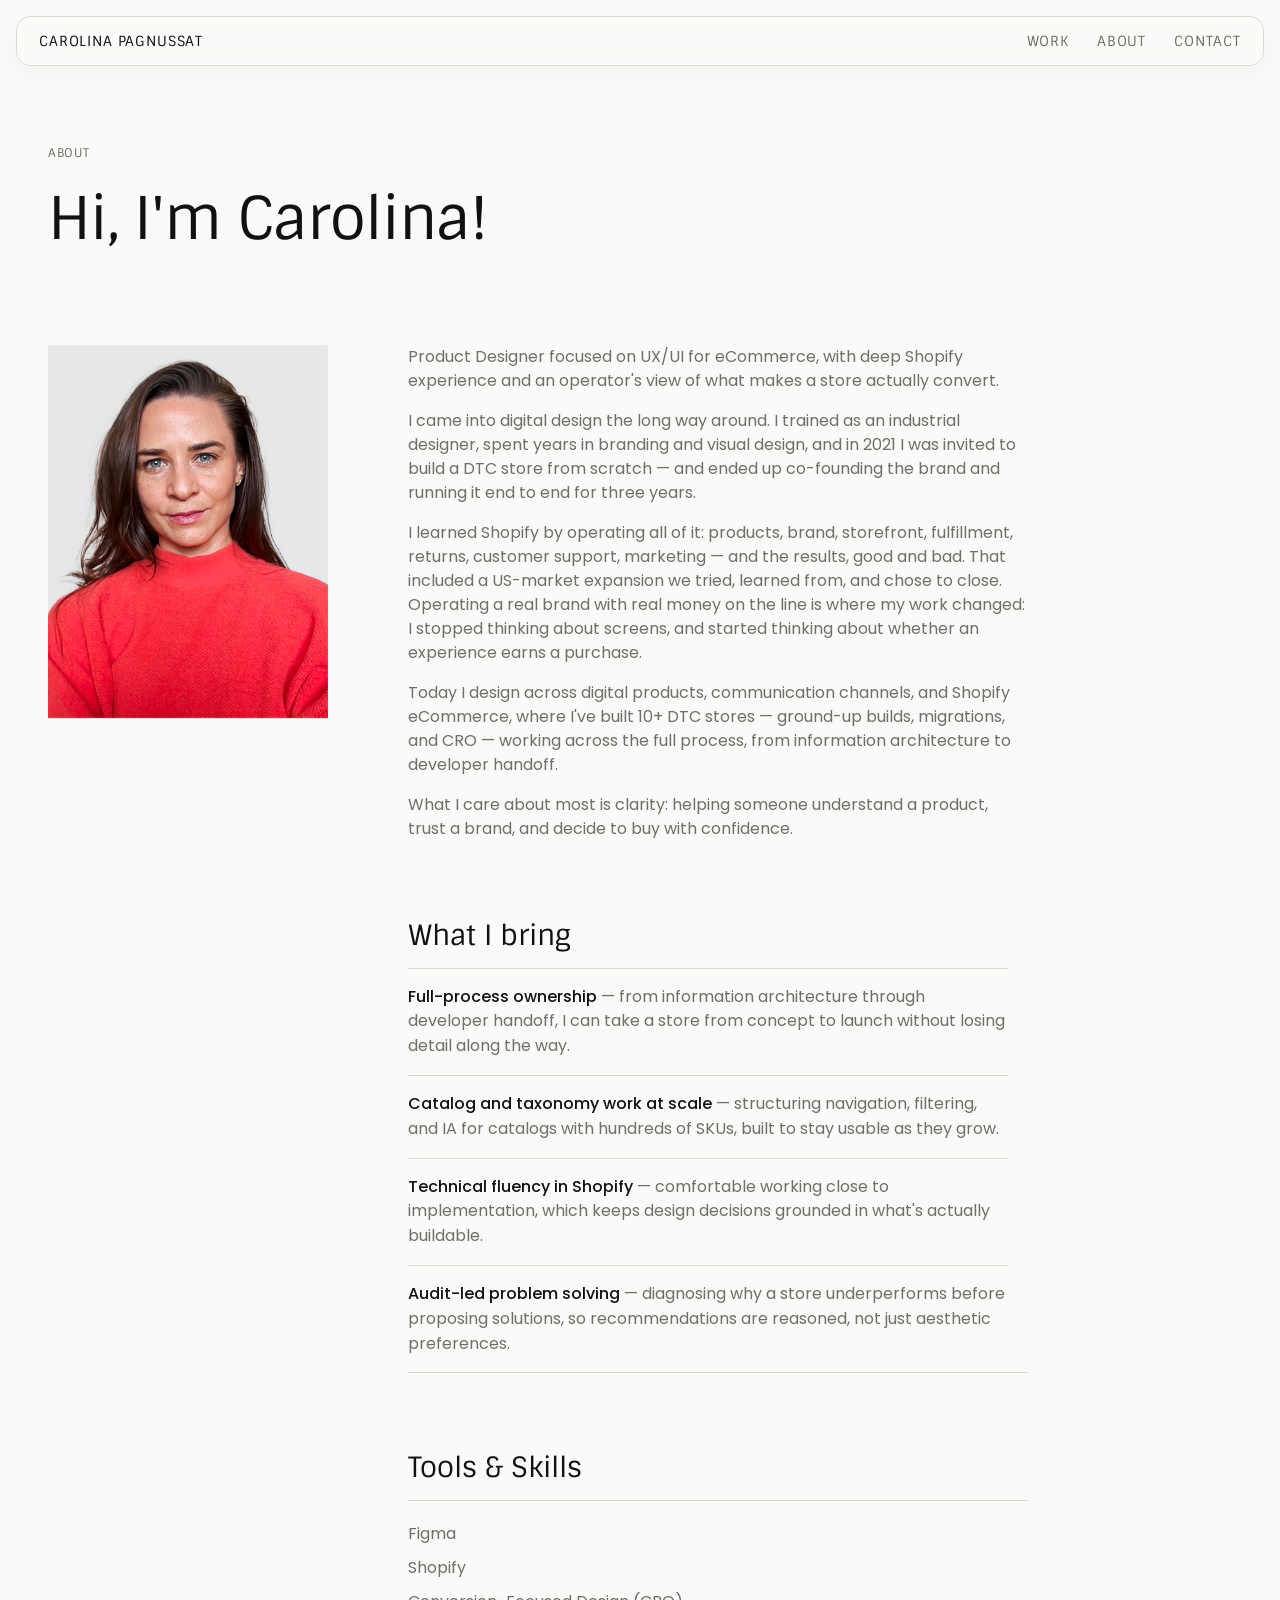
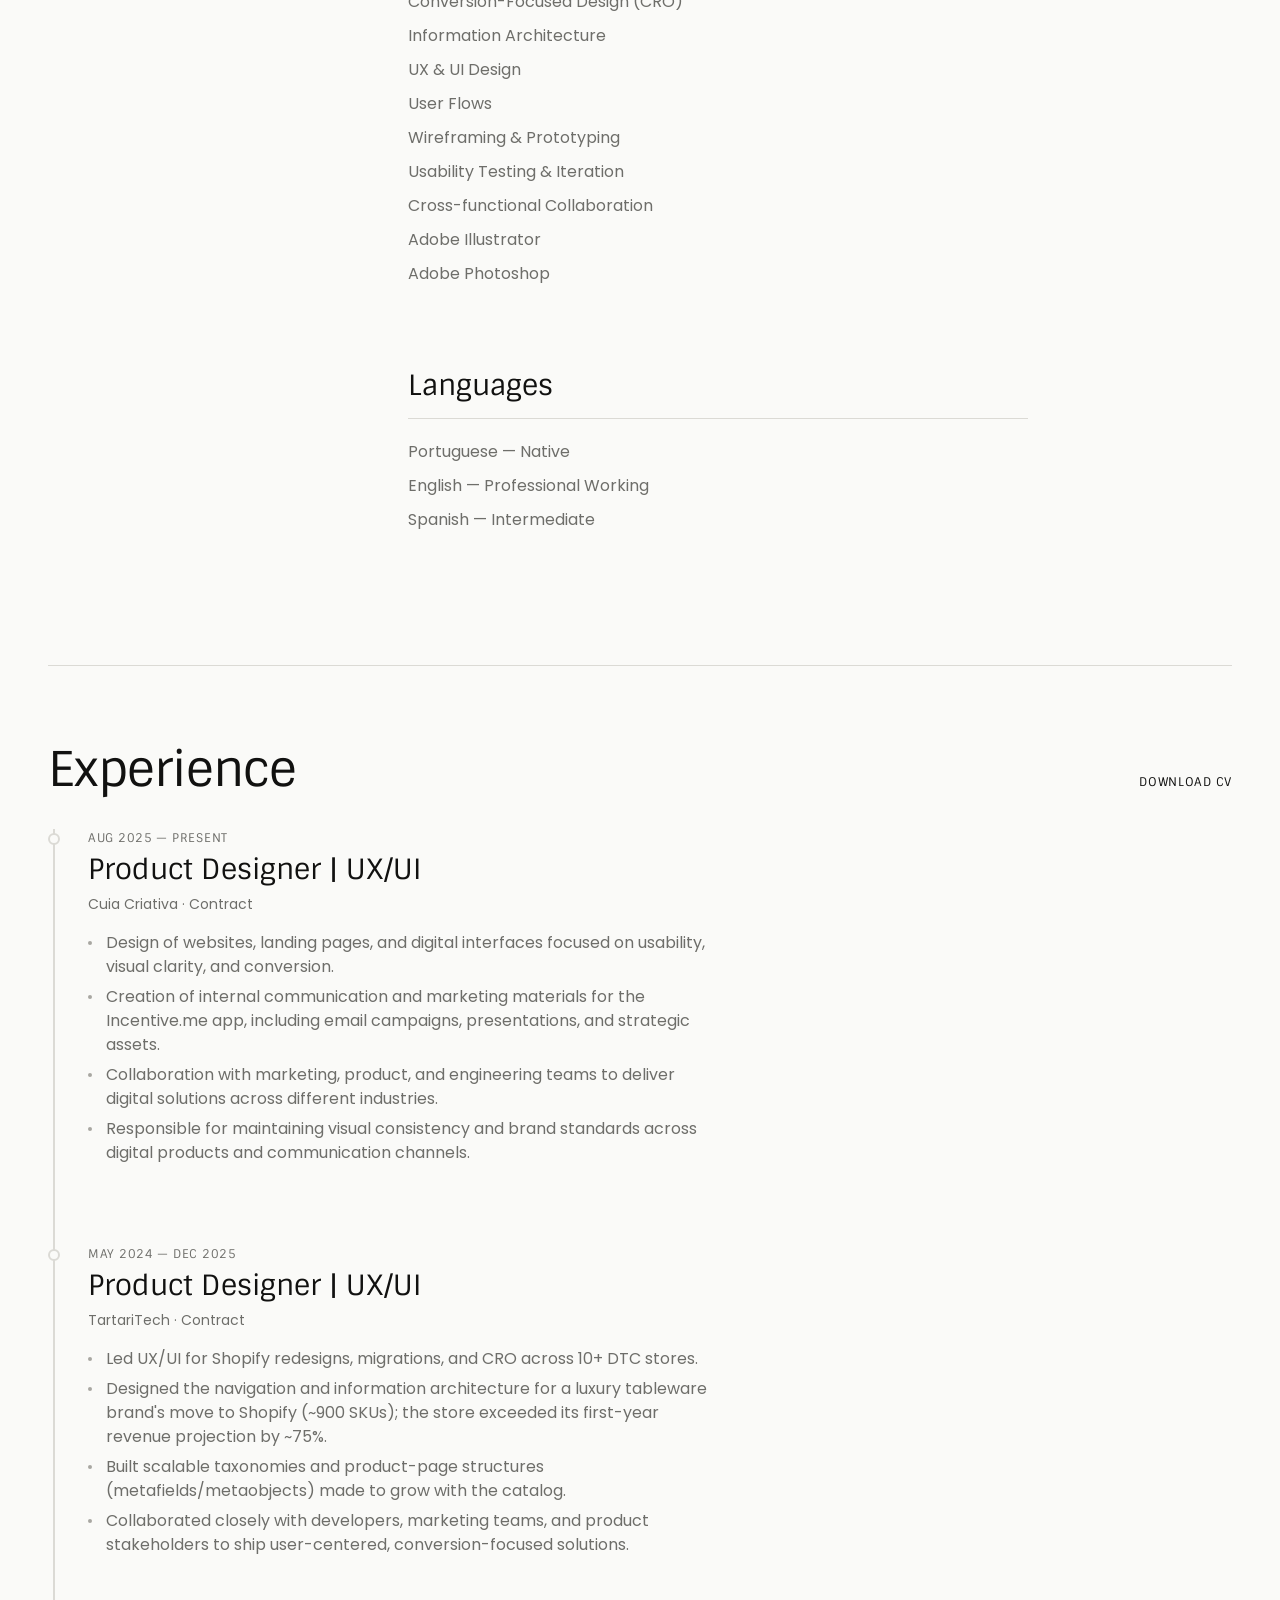
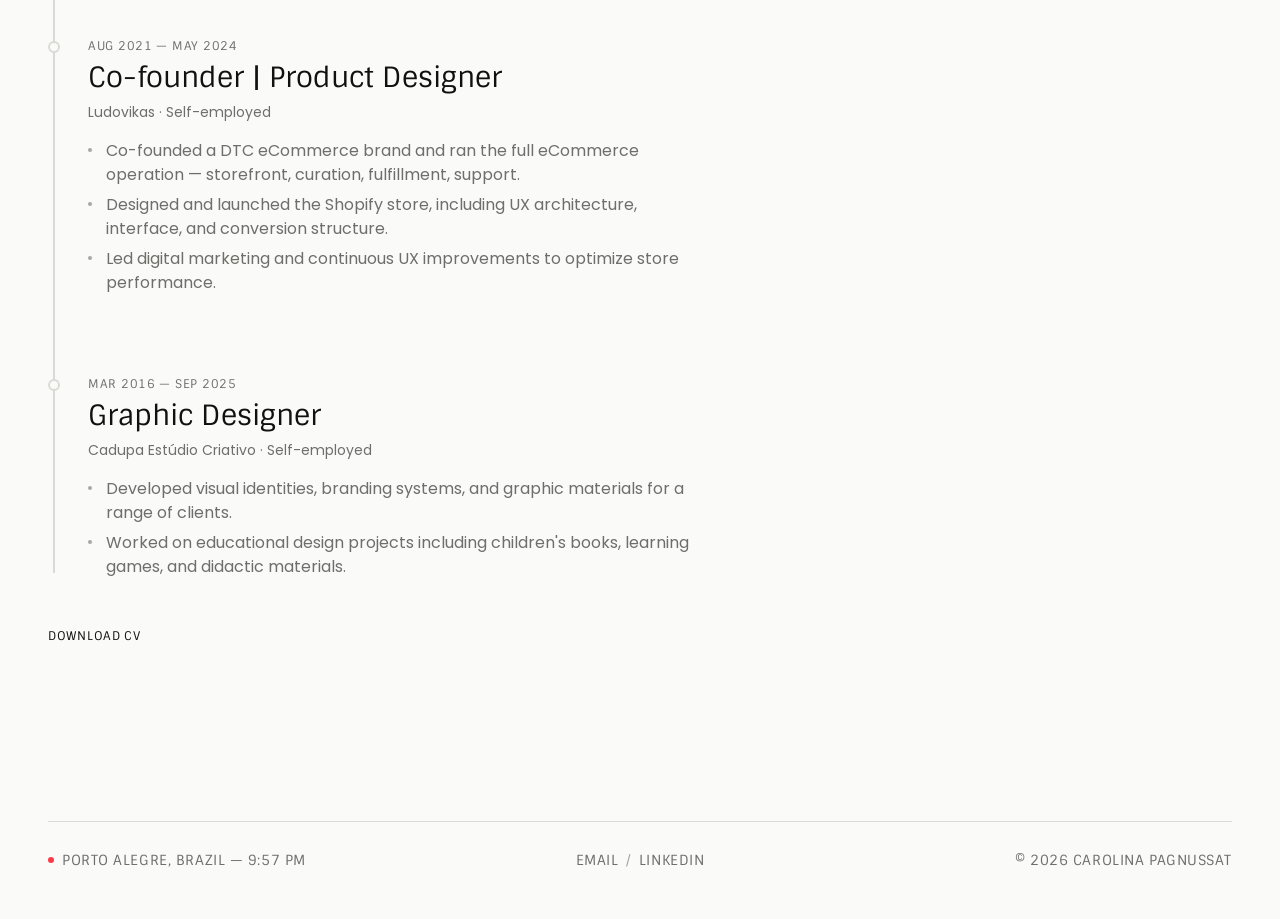
==== about.html @ 7c058ee8 "Add social share card + Open Graph/Twitter meta tags and page descriptions - assets/og-card.png: 120" ====
<!DOCTYPE html>
<html lang="en">
<head>
<meta charset="UTF-8">
<meta name="viewport" content="width=device-width, initial-scale=1.0">
<title>About — Carolina Pagnussat</title>
<meta name="description" content="Carolina Pagnussat is a product designer working in Shopify and DTC eCommerce — from information architecture through developer handoff, taking stores from concept to launch.">
<link rel="canonical" href="https://www.carolinapagnussat.com/about">
<meta property="og:type" content="website">
<meta property="og:site_name" content="Carolina Pagnussat">
<meta property="og:title" content="About — Carolina Pagnussat">
<meta property="og:description" content="Product designer in Shopify &amp; DTC eCommerce — from information architecture through developer handoff.">
<meta property="og:url" content="https://www.carolinapagnussat.com/about">
<meta property="og:image" content="https://www.carolinapagnussat.com/assets/og-card.png">
<meta property="og:image:width" content="1200">
<meta property="og:image:height" content="630">
<meta property="og:image:alt" content="Carolina Pagnussat — Product Designer · Shopify & eCommerce">
<meta name="twitter:card" content="summary_large_image">
<meta name="twitter:title" content="About — Carolina Pagnussat">
<meta name="twitter:description" content="Product designer in Shopify &amp; DTC eCommerce — from information architecture through developer handoff.">
<meta name="twitter:image" content="https://www.carolinapagnussat.com/assets/og-card.png">
<link rel="preconnect" href="https://fonts.googleapis.com">
<link rel="preconnect" href="https://fonts.gstatic.com" crossorigin>
<link href="https://fonts.googleapis.com/css2?family=Sintony:wght@400&family=Poppins:wght@400;500&display=swap" rel="stylesheet">
<link rel="stylesheet" href="css/style.css">
</head>
<body>

<nav class="site-nav">
  <a href="/" class="logo">Carolina Pagnussat</a>
  <div class="nav-links">
    <a href="/work">Work</a>
    <a href="/about">About</a>
    <a href="/contact">Contact</a>
  </div>
  <button class="nav-toggle" aria-label="Toggle menu" aria-expanded="false"><span></span></button>
</nav>

<header class="page-top wrap">
  <p class="mono reveal" style="color: var(--color-ink-soft); margin-bottom: var(--space-3);">About</p>
  <h1 class="reveal" style="transition-delay: 0.08s;">Hi, I'm Carolina!</h1>
</header>

<main class="wrap">
  <section class="about-layout reveal" style="transition-delay: 0.16s;">
    <div class="media">
      <img src="assets/carolina-portrait.jpg" alt="Carolina Pagnussat">
    </div>
    <div class="flow">
      <p>Product Designer focused on UX/UI for eCommerce, with deep Shopify experience and an operator's view of what makes a store actually convert.</p>
      <p>I came into digital design the long way around. I trained as an industrial designer, spent years in branding and visual design, and in 2021 I was invited to build a DTC store from scratch — and ended up co-founding the brand and running it end to end for three years.</p>
      <p>I learned Shopify by operating all of it: products, brand, storefront, fulfillment, returns, customer support, marketing — and the results, good and bad. That included a US-market expansion we tried, learned from, and chose to close. Operating a real brand with real money on the line is where my work changed: I stopped thinking about screens, and started thinking about whether an experience earns a purchase.</p>
      <p>Today I design across digital products, communication channels, and Shopify eCommerce, where I've built 10+ DTC stores — ground-up builds, migrations, and CRO — working across the full process, from information architecture to developer handoff.</p>
      <p>What I care about most is clarity: helping someone understand a product, trust a brand, and decide to buy with confidence.</p>

      <h3>What I bring</h3>
      <ul class="brings-list">
        <li><strong>Full-process ownership</strong> — from information architecture through developer handoff, I can take a store from concept to launch without losing detail along the way.</li>
        <li><strong>Catalog and taxonomy work at scale</strong> — structuring navigation, filtering, and IA for catalogs with hundreds of SKUs, built to stay usable as they grow.</li>
        <li><strong>Technical fluency in Shopify</strong> — comfortable working close to implementation, which keeps design decisions grounded in what's actually buildable.</li>
        <li><strong>Audit-led problem solving</strong> — diagnosing why a store underperforms before proposing solutions, so recommendations are reasoned, not just aesthetic preferences.</li>
      </ul>

      <h3>Tools &amp; Skills</h3>
      <ul class="stack-list">
        <li>Figma</li>
        <li>Shopify</li>
        <li>Conversion-Focused Design (CRO)</li>
        <li>Information Architecture</li>
        <li>UX &amp; UI Design</li>
        <li>User Flows</li>
        <li>Wireframing &amp; Prototyping</li>
        <li>Usability Testing &amp; Iteration</li>
        <li>Cross-functional Collaboration</li>
        <li>Adobe Illustrator</li>
        <li>Adobe Photoshop</li>
      </ul>

      <h3>Languages</h3>
      <ul class="stack-list">
        <li>Portuguese — Native</li>
        <li>English — Professional Working</li>
        <li>Spanish — Intermediate</li>
      </ul>
    </div>
  </section>

  <section style="padding-top: var(--space-5); border-top: 1px solid var(--color-line);">
    <div class="section-head reveal">
      <h2>Experience</h2>
      <a href="assets/Carolina-Pagnussat-CV.pdf" download class="mono bubble-link" style="border-bottom: none;">Download CV<span class="bubble" aria-hidden="true"></span></a>
    </div>
    <div class="timeline" id="timeline"></div>
    <p style="margin-top: var(--space-4); padding-bottom: var(--space-6);">
      <a href="assets/Carolina-Pagnussat-CV.pdf" download class="mono bubble-link" style="border-bottom: none;">Download CV<span class="bubble" aria-hidden="true"></span></a>
    </p>
  </section>
</main>

<footer class="site-footer wrap">
  <div class="footer-line">
    <span><span class="live-dot" aria-hidden="true"></span>Porto Alegre, Brazil — <span data-clock-time></span></span>
    <span>
      <a href="mailto:carolinapagnussat@gmail.com">Email</a><span class="sep">/</span><a href="https://linkedin.com/in/carolinapagnussat" target="_blank" rel="noopener">LinkedIn</a>
    </span>
    <span>© 2026 Carolina Pagnussat</span>
  </div>
</footer>

<script src="js/experience.js"></script>
<script src="js/main.js"></script>
</body>
</html>
---- css/style.css ----
/* ==========================================================================
   Design tokens — flat, monochrome, editorial. No radius, no shadow, no cards.
   ========================================================================== */
:root {
  --color-bg: #FAFAF8;
  --color-ink: #111110;
  --color-ink-soft: #6E6E6A;
  --color-ink-faint: #A8A7A2;
  --color-line: #DBDAD5;
  --color-accent: #FC394A;
  --bounce: cubic-bezier(0.34, 1.56, 0.64, 1);
  --color-media-bg: #E8E7E2;

  --font-display: "Sintony", "Helvetica Neue", Arial, sans-serif;
  --font-body: "Poppins", -apple-system, BlinkMacSystemFont, sans-serif;
  --font-mono: "Sintony", "Helvetica Neue", Arial, sans-serif;

  --space-1: 0.5rem;
  --space-2: 1rem;
  --space-3: 1.75rem;
  --space-4: 3rem;
  --space-5: 5rem;
  --space-6: 8rem;
  --space-7: 12rem;

  --max-width: 1240px;
  --gutter: 1.75rem;
  --ease: cubic-bezier(0.65, 0, 0.35, 1);

  /* Shared measure — all case-study content fills the modal body width and
     grows fluidly when the overlay is expanded/maximized */
  --cs-measure: 100%;
}

/* ==========================================================================
   Reset
   ========================================================================== */
* { box-sizing: border-box; }
html { scroll-behavior: smooth; }
body { min-height: 100vh; min-height: 100dvh; display: flex; flex-direction: column;
  margin: 0;
  background: var(--color-bg);
  color: var(--color-ink);
  font-family: var(--font-body);
  font-size: 16px;
  line-height: 1.5;
  -webkit-font-smoothing: antialiased;
}
img { max-width: 100%; display: block; }
a { color: inherit; text-decoration: none; }
h1, h2, h3, h4, p, figure { margin: 0; }
ul { margin: 0; padding: 0; list-style: none; }
button { font: inherit; cursor: pointer; background: none; border: none; color: inherit; }

.wrap {
  max-width: var(--max-width);
  margin: 0 auto;
  padding: 0 var(--gutter);
}
/* Body is a flex column (sticky footer); its direct .wrap sections must fill
   the width — otherwise the auto side-margins make flex items shrink-to-content. */
body > .wrap { width: 100%; }

.mono {
  font-family: var(--font-mono);
  text-transform: uppercase;
  letter-spacing: 0.06em;
  font-size: 0.75rem;
}

/* ==========================================================================
   Type
   ========================================================================== */
h1, .h1 {
  font-family: var(--font-display);
  font-weight: 500;
  font-size: clamp(2.25rem, 4.6vw, 4rem);
  line-height: 1.0;
  letter-spacing: -0.02em;
}
h2, .h2 {
  font-family: var(--font-display);
  font-weight: 500;
  font-size: clamp(2rem, 4vw, 3rem);
  line-height: 1.02;
  letter-spacing: -0.015em;
}
h3, .h3 {
  font-family: var(--font-display);
  font-weight: 500;
  font-size: clamp(1.5rem, 2.2vw, 1.75rem);
  line-height: 1.1;
}
.lede {
  font-size: 1rem;
  color: var(--color-ink-soft);
  line-height: 1.5;
  max-width: 54ch;
}

/* "trust" paints on letter by letter in the accent color, then stays */
.paint-word span {
  color: inherit;
  animation: paint-letter 0.4s var(--ease) forwards;
}
.paint-word span:nth-child(1) { animation-delay: 1.0s; }
.paint-word span:nth-child(2) { animation-delay: 1.12s; }
.paint-word span:nth-child(3) { animation-delay: 1.24s; }
.paint-word span:nth-child(4) { animation-delay: 1.36s; }
.paint-word span:nth-child(5) { animation-delay: 1.48s; }
.paint-word span:nth-child(6) { animation-delay: 1.60s; }
.paint-word span:nth-child(7) { animation-delay: 1.72s; }
.paint-word span:nth-child(8) { animation-delay: 1.84s; }
.paint-word span:nth-child(9) { animation-delay: 1.96s; }
.paint-word span:nth-child(10) { animation-delay: 2.08s; }
@keyframes paint-letter {
  to { color: var(--color-accent); }
}
@media (prefers-reduced-motion: reduce) {
  .paint-word span { animation: none; color: var(--color-accent); }
}

/* ==========================================================================
   Nav — floating bar, light translucent background
   ========================================================================== */
.site-nav {
  position: fixed;
  top: var(--space-2); left: var(--space-2); right: var(--space-2);
  z-index: 50;
  display: flex;
  justify-content: space-between;
  align-items: center;
  padding: 0.85rem 1.375rem;
  background: rgba(250, 250, 248, 0.78);
  backdrop-filter: blur(14px);
  -webkit-backdrop-filter: blur(14px);
  border: 1px solid var(--color-line);
  border-radius: 14px;
  box-shadow: 0 10px 24px rgba(17, 17, 16, 0.03);
}
.site-nav .logo {
  font-family: var(--font-mono);
  font-size: 0.875rem;
  text-transform: uppercase;
  letter-spacing: 0.06em;
  transition: color 0.2s var(--ease);
}
.site-nav .logo:hover { color: var(--color-accent); }
.nav-links {
  display: flex;
  gap: var(--space-3);
  font-family: var(--font-mono);
  font-size: 0.875rem;
  text-transform: uppercase;
  letter-spacing: 0.06em;
}
.nav-links a {
  display: flex;
  align-items: center;
  color: var(--color-ink-soft);
  transition: color 0.2s var(--ease);
}
.nav-links a::before {
  content: "";
  width: 0;
  min-width: 0;
  height: 6px;
  min-height: 6px;
  border-radius: 50%;
  background: var(--color-accent);
  opacity: 0;
  margin-right: 0;
  flex-shrink: 0;
  transition: width 0.35s var(--bounce), min-width 0.35s var(--bounce),
              margin-right 0.35s var(--bounce), opacity 0.25s var(--ease);
}
.nav-links a.active {
  color: var(--color-accent);
}
.nav-links a.active::before,
.nav-links a:hover::before {
  width: 6px;
  min-width: 6px;
  opacity: 1;
  margin-right: 8px;
}
.nav-links a:hover {
  color: var(--color-accent);
}

.nav-toggle {
  display: none;
  padding: 4px;
}
.nav-toggle span,
.nav-toggle span::before,
.nav-toggle span::after {
  content: "";
  display: block;
  width: 20px;
  height: 1px;
  background: var(--color-ink);
  position: relative;
  transition: transform 0.2s var(--ease), background 0.2s var(--ease);
}
.nav-toggle span::before { position: absolute; top: -6px; }
.nav-toggle span::after { position: absolute; top: 6px; }

/* ==========================================================================
   Hero — full statement, minimal support
   ========================================================================== */
.hero {
  min-height: 100svh;
  display: flex;
  flex-direction: column;
  justify-content: center;
  padding-top: var(--space-6);
  padding-bottom: var(--space-5);
}
.hero .mono { color: var(--color-ink-soft); margin-bottom: var(--space-3); }
.hero h1 { max-width: 18ch; line-height: 1.1; }
.hero .lede { margin-top: var(--space-4); }

/* ==========================================================================
   Work index — text list, no thumbnails inline. Numbers + titles + years.
   ========================================================================== */
.work-index {
  padding-top: var(--space-5);
  padding-bottom: var(--space-6);
  scroll-margin-top: 90px;
}
.work-index-head {
  display: flex;
  justify-content: space-between;
  align-items: baseline;
  padding-bottom: var(--space-4);
}
.work-index-head .mono { color: var(--color-ink-soft); }

.section-head {
  display: flex;
  justify-content: space-between;
  align-items: baseline;
  flex-wrap: wrap;
  gap: var(--space-2);
  margin-bottom: var(--space-3);
}

.work-row {
  position: relative;
  overflow: hidden;
  display: block;
  padding: 0 var(--space-3);
  margin: 0 calc(-1 * var(--space-3));
  border-top: 1px solid var(--color-line);
  border-bottom: 1px solid transparent;
  cursor: pointer;
  transition: border-color 0.4s var(--ease);
}
.work-row:last-child { border-bottom-color: var(--color-line); }
/* Revealed state — shared by desktop hover and the mobile scroll-reveal
   (js/main.js lights one row at a time on touch, since hover isn't available). */
.work-row.revealed { border-top-color: transparent; border-bottom-color: transparent; }
.work-row.revealed + .work-row { border-top-color: transparent; }

.work-row .row-bg {
  position: absolute;
  inset: 0;
  z-index: 0;
  opacity: 0;
  border-radius: 0;
  overflow: hidden;
  transition: opacity 0.4s var(--ease), border-radius 0.4s var(--ease);
}
.work-row .row-bg img {
  width: 100%;
  height: 100%;
  object-fit: cover;
}
.work-row .row-bg::after {
  content: "";
  position: absolute;
  inset: 0;
  background: rgba(17, 17, 16, 0.5);
}
.work-row.revealed .row-bg { opacity: 1; }

.work-row .row-content {
  position: relative;
  z-index: 1;
  display: grid;
  grid-template-columns: 1fr;
  align-items: baseline;
  gap: var(--space-3);
  padding: var(--space-3) 0;
}
.work-row .index-num {
  font-family: var(--font-mono);
  font-size: 0.875rem;
  color: var(--color-ink-faint);
  transition: color 0.3s var(--ease);
}
.work-row .index-title {
  font-family: var(--font-display);
  font-size: clamp(1.75rem, 3.2vw, 2.375rem);
  font-weight: 500;
  letter-spacing: -0.01em;
  transition: color 0.3s var(--ease);
}
.work-row .index-year {
  font-family: var(--font-mono);
  font-size: 0.875rem;
  color: var(--color-ink-soft);
  white-space: nowrap;
  transition: color 0.3s var(--ease);
}
.work-row .index-theme {
  grid-column: 1 / 2;
  color: var(--color-ink-soft);
  font-size: 1rem;
  margin-top: 4px;
  transition: color 0.3s var(--ease);
}
.work-row.revealed .index-num,
.work-row.revealed .index-title,
.work-row.revealed .index-year,
.work-row.revealed .index-theme {
  color: #F4F3EF;
}

/* Desktop (real pointer): reveal on hover, with rounded corners. Gated so
   touch devices skip the sticky-hover that would need a double-tap to open. */
@media (hover: hover) {
  .work-row:hover { border-top-color: transparent; border-bottom-color: transparent; }
  .work-row:hover + .work-row { border-top-color: transparent; }
  .work-row:hover .row-bg { opacity: 1; border-radius: 28px; }
  .work-row:hover .index-num,
  .work-row:hover .index-title,
  .work-row:hover .index-year,
  .work-row:hover .index-theme { color: #F4F3EF; }
}

/* ==========================================================================
   Reveal — fade-in-up as content enters (page load or scroll)
   ========================================================================== */
.reveal {
  opacity: 0;
  transform: translateY(20px);
  transition: opacity 0.8s var(--ease), transform 0.8s var(--ease);
}
.reveal.in {
  opacity: 1;
  transform: translateY(0);
}
@media (prefers-reduced-motion: reduce) {
  .reveal { opacity: 1; transform: none; transition: none; }
}

/* ==========================================================================
   Bubble link — replaces arrow glyphs with a circle that pops in on hover
   ========================================================================== */
.bubble-link {
  display: flex;
  align-items: center;
  width: fit-content;
  transition: color 0.2s var(--ease);
}
.bubble-link .bubble {
  order: -1;
  width: 0;
  min-width: 0;
  height: 0.4em;
  min-height: 9px;
  border-radius: 50%;
  background: var(--color-accent);
  opacity: 0;
  margin-right: 0;
  flex-shrink: 0;
  transition: width 0.35s var(--bounce), min-width 0.35s var(--bounce),
              margin-right 0.35s var(--bounce), opacity 0.25s var(--ease);
}
.bubble-link:hover .bubble,
.bubble-link:focus-visible .bubble {
  width: 0.4em;
  min-width: 9px;
  opacity: 1;
  margin-right: 0.35em;
}
.bubble-link:hover,
.bubble-link:focus-visible {
  color: var(--color-accent);
}
/* Auto-reveal the "Download CV" link once the timeline finishes charging —
   same effect as a hover, driven by js/main.js. Resets when scrolled away. */
.bubble-link.cv-charged {
  color: var(--color-accent);
}
.bubble-link.cv-charged .bubble {
  width: 0.4em;
  min-width: 9px;
  opacity: 1;
  margin-right: 0.35em;
}

/* ==========================================================================
   Closing / footer — a statement, not a dashboard
   ========================================================================== */
.closing {
  padding-top: var(--space-6);
  padding-bottom: var(--space-4);
}
.closing a.big-link {
  font-family: var(--font-display);
  font-size: clamp(2.25rem, 5.2vw, 3.75rem);
  font-weight: 500;
  letter-spacing: -0.015em;
}
/* Auto-reveal the CTA when it scrolls into view (signals it's a link) */
.closing a.big-link.cta-in { color: var(--color-accent); }
.closing a.big-link.cta-in .bubble {
  width: 0.4em;
  min-width: 9px;
  opacity: 1;
  margin-right: 0.35em;
}

.site-footer { margin-top: auto;
  padding-top: var(--space-4);
  padding-bottom: var(--space-4);
}
.footer-line {
  font-family: var(--font-mono);
  font-size: 0.875rem;
  color: var(--color-ink-soft);
  display: grid;
  grid-template-columns: 1fr auto 1fr;
  align-items: center;
  gap: var(--space-2);
  padding-top: var(--space-3);
  border-top: 1px solid var(--color-line);
  text-transform: uppercase;
  letter-spacing: 0.04em;
}
.footer-line > span:first-child { justify-self: start; }
.footer-line > span:nth-child(2) { justify-self: center; }
.footer-line > span:last-child { justify-self: end; }
.footer-line a { color: var(--color-ink-soft); }
.footer-line a:hover { color: var(--color-accent); }
.footer-line .sep { margin: 0 var(--space-1); color: var(--color-ink-faint); }

.live-dot {
  display: inline-block;
  vertical-align: middle;
  position: relative;
  top: -0.06em;
  width: 6px;
  height: 6px;
  border-radius: 50%;
  background: var(--color-accent);
  margin-right: 8px;
  animation: live-pulse 1.6s ease-in-out infinite;
}
@keyframes live-pulse {
  0%, 100% { opacity: 1; }
  50% { opacity: 0.12; }
}

/* ==========================================================================
   Case study — single column, long-form
   ========================================================================== */
.cs-top {
  padding: calc(var(--space-6) + var(--space-2)) 0 var(--space-4);
}
.cs-back {
  font-family: var(--font-mono);
  font-size: 0.75rem;
  text-transform: uppercase;
  letter-spacing: 0.06em;
  color: var(--color-ink-soft);
}
.cs-back:hover { color: var(--color-ink); }

.cs-title { max-width: 22ch; text-indent: -0.07em; margin: var(--space-2) 0 var(--space-4); }

/* Discipline eyebrows — the project's core, above the title */
.cs-disciplines {
  color: var(--color-ink-soft);
  max-width: var(--cs-measure);
  white-space: nowrap;
}

/* Facts — labeled Role / Timeline / Team block */
.cs-facts {
  display: grid;
  grid-template-columns: auto auto 1fr;
  column-gap: var(--space-4);
  row-gap: var(--space-2);
  padding: var(--space-3) 0;
  border-top: 1px solid var(--color-line);
  border-bottom: 1px solid var(--color-line);
  max-width: var(--cs-measure);
}
.cs-fact { display: flex; flex-direction: column; gap: 7px; }
.cs-fact-label { color: var(--color-ink-faint); }
.cs-fact-value { font-size: 1rem; font-weight: 400; color: var(--color-ink); line-height: 1.4; white-space: nowrap; }
.cs-fact-value a { text-decoration: underline; text-underline-offset: 2px; transition: color 0.2s var(--ease); }
.cs-fact-value a:hover { color: var(--color-accent); }
@media (max-width: 640px) {
  .cs-facts { grid-template-columns: 1fr; }
  .cs-fact-value { white-space: normal; }
  .cs-disciplines { white-space: normal; }
  /* Tighter section rhythm inside case studies on mobile (was 80px top). */
  .cs-modal-body .cs-chapter { padding-top: var(--space-4); }
}

.cs-overview { font-size: 1rem;
  padding: var(--space-4) 0;
  max-width: var(--cs-measure);
}

.cs-media {
  margin: var(--space-3) 0;
  max-width: var(--cs-measure);
}
.cs-media img, .cs-media video { width: 100%; display: block; background: var(--color-media-bg); }

/* Chibinski's storefront shots have a pale background that blends into the
   page — a hairline stroke defines their edges. Scoped to this case only. */
.cs-modal-body[data-case="chibinski"] .cs-media img,
.cs-modal-body[data-case="chibinski"] .cs-media video {
  border: 1px solid #F4F2EF;
  box-sizing: border-box;
}

/* Every case-study image/video is click/tap-to-enlarge. The wrapper shrink-
   wraps its media (so the corner icon sits on the image, not the column) and
   carries a subtle expand affordance. */
.cs-zoom { position: relative; display: block; cursor: zoom-in; line-height: 0; }
.cs-media.row .cs-zoom, .cs-media.split.mobile .cs-zoom { display: inline-block; }
.cs-zoom:focus-visible { outline: 2px solid var(--color-accent); outline-offset: 2px; }
.cs-zoom-ic {
  position: absolute; right: 10px; bottom: 10px;
  display: inline-flex; align-items: center; justify-content: center;
  width: 30px; height: 30px; border-radius: 999px;
  background: rgba(17, 17, 16, 0.6); color: #fff;
  pointer-events: none; opacity: 0; transition: opacity 0.3s var(--ease);
}
.cs-zoom-ic svg { width: 14px; height: 14px; }
.cs-zoom:hover .cs-zoom-ic, .cs-zoom:focus-visible .cs-zoom-ic { opacity: 1; }
/* Touch devices have no hover, so keep the affordance faintly visible there. */
@media (hover: none) { .cs-zoom-ic { opacity: 0.85; } }

/* Enlarged media overlay — sits above the case-study modal. */
.cs-lightbox {
  position: fixed; inset: 0; z-index: 200;
  display: none; align-items: center; justify-content: center;
  padding: 24px; background: rgba(12, 12, 11, 0.97);
}
.cs-lightbox.open { display: flex; }
.cs-lightbox-content { display: flex; align-items: center; justify-content: center; max-width: 96vw; max-height: 92vh; }
.cs-lightbox-content img, .cs-lightbox-content video {
  max-width: 96vw; max-height: 92vh; width: auto; height: auto; display: block; object-fit: contain;
}
.cs-lightbox-close {
  position: fixed; top: 16px; right: 16px; z-index: 1;
  width: 44px; height: 44px; border-radius: 999px;
  display: inline-flex; align-items: center; justify-content: center;
  background: rgba(255, 255, 255, 0.12); color: #fff;
  border: 1px solid rgba(255, 255, 255, 0.25); cursor: pointer;
  transition: background 0.2s var(--ease);
}
.cs-lightbox-close:hover { background: rgba(255, 255, 255, 0.24); }
.cs-lightbox-close svg { width: 18px; height: 18px; }
body.lightbox-open { overflow: hidden; }
.cs-media.split {
  display: grid;
  grid-template-columns: 1fr 1fr;
  gap: 2px;
  background: transparent;
}
.cs-media.split > div { background: var(--color-media-bg); overflow: hidden; }

/* Portrait phone screenshots — shorter, centered, with breathing room between */
.cs-media.split.mobile { gap: var(--space-4); }
.cs-media.split.mobile > div {
  background: transparent;
  display: flex;
  justify-content: center;
}
.cs-media.split.mobile img { width: auto; max-height: 460px; }

/* A centered row of phone screenshots (e.g. a mobile filtering flow) */
.cs-media.row {
  display: flex;
  flex-wrap: wrap;
  gap: var(--space-3);
  justify-content: center;
  align-items: flex-start;
  background: transparent;
}
.cs-media.row > div { display: flex; flex-direction: column; align-items: center; }
.cs-media.row .cs-caption { text-align: left; align-self: stretch; }
.cs-media.row img,
.cs-media.row video { height: 430px; width: auto; max-width: 100%; display: block; }
.cs-media.row video { background: var(--color-media-bg); }
/* When the overlay is expanded full-screen, show more of each phone screen */
.cs-modal.maximized .cs-media.row img,
.cs-modal.maximized .cs-media.row video { height: 680px; }
/* Studio Ímã phone triptychs (About-hub recordings + filter-flow screenshots) —
   a wider aspect (~0.55) than the other cases' phone shots, so three at the
   default fixed 430px height overflow the column and wrap 2+1. Instead of a
   hardcoded height (fragile — it only fits one viewport width), let the three
   items SHARE the row width: each takes a third, height follows from the aspect
   (so no distortion), capped by max-width so they don't grow huge on wide
   screens. Fits any container width on one line. Desktop-only: the ≤640px
   swipe-carousel below owns mobile. */
@media (min-width: 641px) {
  .cs-modal-body[data-case="studio-ima"] .cs-media.row > div { flex: 1 1 0; min-width: 0; max-width: 238px; }
  .cs-modal-body[data-case="studio-ima"] .cs-media.row .cs-zoom { display: block; width: 100%; }
  .cs-modal-body[data-case="studio-ima"] .cs-media.row img,
  .cs-modal-body[data-case="studio-ima"] .cs-media.row video { width: 100%; height: auto; }
  .cs-modal.maximized .cs-modal-body[data-case="studio-ima"] .cs-media.row > div { max-width: 376px; }
}
.cs-media.row .ph-cell {
  width: 198px;
  height: 430px;
  background: var(--color-media-bg);
  border: 1px dashed var(--color-line);
  align-items: center;
  padding: var(--space-2);
}

/* On phones, a row of 2+ phone screens becomes a horizontal snap-carousel with
   the next item peeking, so it reads as swipeable instead of stacking. */
@media (max-width: 640px) {
  /* Homepage — tighten the big vertical gaps on mobile: a compact hero (not a
     full-height centered block) and smaller section paddings. */
  .hero { min-height: auto; padding-top: 6.5rem; padding-bottom: var(--space-3); }
  .work-index { padding-top: var(--space-3); padding-bottom: var(--space-3); }
  .closing { padding-top: var(--space-3); padding-bottom: var(--space-4); }
  /* About/Contact header — same tighter top as the hero (was 144px), and a
     small bottom gap so intro→photo / phrase→links is consistent & compact. */
  header.page-top { padding-top: 6.5rem; padding-bottom: var(--space-3); }
  /* About: consistent ~28px gaps (intro→photo→text), was 96px / 80px.
     Contact: consistent ~28px gap (phrase→links), was 96px.
     Higher-specificity selectors because the base rules come later in the file. */
  section.about-layout { gap: var(--space-3); padding-top: 0; padding-bottom: var(--space-4); }
  main.contact-layout { padding-top: 0; padding-bottom: var(--space-4); }

  .cs-media.row:has(> div + div) {
    flex-wrap: nowrap;
    justify-content: flex-start;
    overflow-x: auto;
    scroll-snap-type: x mandatory;
    -webkit-overflow-scrolling: touch;
    gap: var(--space-2);
    scrollbar-width: none;
  }
  .cs-media.row:has(> div + div)::-webkit-scrollbar { display: none; }
  .cs-media.row:has(> div + div) > div {
    flex: 0 0 70%;
    scroll-snap-align: start;
  }
  .cs-media.row:has(> div + div) .cs-zoom { display: block; width: 100%; }
  .cs-media.row:has(> div + div) img,
  .cs-media.row:has(> div + div) video { height: auto; width: 100%; max-width: 100%; }
}

.cs-chapter {
  padding: var(--space-5) 0 var(--space-2);
  max-width: var(--cs-measure);
}
/* Divider sits below each section heading */
.cs-chapter .mono {
  color: var(--color-ink-soft);
  padding-bottom: var(--space-2);
  margin-bottom: var(--space-3);
  border-bottom: 1px solid var(--color-line);
}
.cs-chapter p { color: var(--color-ink-soft); }
.cs-chapter p + p { margin-top: 1.4rem; }
.cs-chapter-media { max-width: none; }

/* Pull-quote — the core-problem statement, marked with an accent bullet */
.cs-quote {
  position: relative;
  font-family: var(--font-body);
  font-size: 1rem;
  font-weight: 500;
  line-height: 1.3;
  letter-spacing: -0.01em;
  color: var(--color-ink);
  margin: 0 0 1.4rem;
  padding-left: 0;
}
.cs-quote::before { display: none;
  content: "";
  position: absolute;
  left: 0;
  top: 0.2em;
  width: 0.5em;
  height: 0.5em;
  min-width: 10px;
  min-height: 10px;
  border-radius: 50%;
  background: var(--color-accent);
}

/* Bold-lead point list — reuses the "What I bring" pattern for case chapters */
.cs-points {
  margin-top: var(--space-2);
}
.cs-points li {
  padding-bottom: var(--space-2);
  color: var(--color-ink-soft);
  line-height: 1.55;
}
.cs-points li:last-child { padding-bottom: 0; }
.cs-points li strong {
  display: block;
  color: var(--color-ink);
  font-weight: 500;
  margin-bottom: 3px;
}
/* Point rendered as a block (bold title + text) with its own image below */
.cs-point-block {
  max-width: var(--cs-measure);
  margin-top: var(--space-4);
}
.cs-point-block strong {
  display: block;
  color: var(--color-ink);
  font-weight: 500;
  margin-bottom: 3px;
}
.cs-point-block p { color: var(--color-ink-soft); line-height: 1.55; }
/* Note / footnote — always the same faint grey, whatever precedes it.
   Scoped to .cs-chapter so it wins over the body-paragraph colour rule. */
.cs-chapter .cs-footnote,
.cs-footnote {
  margin-top: var(--space-3);
  font-size: 0.75rem;
  color: var(--color-ink-faint);
  line-height: 1.55;
}
/* Closing paragraph after the points — full-weight body text, not a footnote. */
.cs-close {
  margin-top: var(--space-3);
  color: var(--color-ink-soft);
  line-height: 1.55;
}

/* Labeled image placeholders — name the screen/photo that belongs here */
.cs-media.placeholder {
  aspect-ratio: 16 / 9;
  display: flex;
  align-items: center;
  justify-content: center;
  text-align: center;
  background: var(--color-media-bg);
  border: 1px dashed var(--color-line);
  padding: var(--space-4);
}
.cs-media.split .ph-cell {
  background: var(--color-media-bg);
  aspect-ratio: 4 / 3;
  display: flex;
  align-items: center;
  justify-content: center;
  text-align: center;
  border: 1px dashed var(--color-line);
  padding: var(--space-3);
}
.ph { display: flex; flex-direction: column; align-items: center; gap: 8px; max-width: 40ch; }
.ph-tag {
  font-family: var(--font-mono);
  font-size: 0.75rem;
  text-transform: uppercase;
  letter-spacing: 0.08em;
  color: var(--color-accent);
}
.ph-note {
  font-family: var(--font-mono);
  font-size: 0.75rem;
  line-height: 1.5;
  color: var(--color-ink-soft);
}
.cs-caption {
  font-size: 0.75rem;
  color: var(--color-ink-faint);
  line-height: 1.55;
  margin-top: var(--space-2);
  text-align: left;
}

.cs-nextprev {
  display: grid;
  grid-template-columns: 1fr 1fr;
  gap: var(--space-4);
  border-top: 1px solid var(--color-line);
  padding: var(--space-5) 0 var(--space-4);
  max-width: var(--cs-measure);
}
.cs-nextprev-item .mono { display: block; color: var(--color-ink-soft); margin-bottom: var(--space-2); }
.cs-nextprev-item button.bubble-link { padding: 0;
  font-family: var(--font-display);
  font-size: clamp(1.375rem, 3vw, 2rem);
  font-weight: 500;
  letter-spacing: -0.01em;
  text-align: left;
}
.cs-nextprev-item:last-child { text-align: right; }
.cs-nextprev-item:last-child .mono { text-align: right; }
.cs-nextprev-item:last-child button.bubble-link { margin-left: auto; }
/* Auto-reveal the prev/next bubbles + accent when they scroll into view — same
   as the homepage "Let's talk" CTA, so the affordance shows on touch (no hover). */
.cs-nextprev-item .bubble-link.in-view { color: var(--color-accent); }
.cs-nextprev-item .bubble-link.in-view .bubble {
  width: 0.4em; min-width: 9px; opacity: 1; margin-right: 0.35em;
}
@media (max-width: 700px) {
  .cs-nextprev { grid-template-columns: 1fr; gap: var(--space-3); }
  .cs-nextprev-item:last-child { text-align: left; }
  .cs-nextprev-item:last-child .mono { text-align: left; }
  .cs-nextprev-item:last-child button.bubble-link { margin-left: 0; }
}

/* ==========================================================================
   Case study modal — a "box" that floats over the homepage
   ========================================================================== */
.modal-backdrop {
  position: fixed;
  inset: 0;
  z-index: 90;
  background: rgba(17, 17, 16, 0.5);
  backdrop-filter: blur(3px);
  opacity: 0;
  pointer-events: none;
  transition: opacity 0.3s var(--ease);
}
.modal-backdrop.open { opacity: 1; pointer-events: auto; }

body.modal-open { overflow: hidden; }
/* iOS Safari promotes the nav's backdrop-filter layer above the modal, so the
   homepage bleeds through the translucent bar at the top. Hide the nav while a
   case study is open — it's fully covered by the modal anyway. */
body.modal-open .site-nav { display: none; }

.cs-modal {
  position: fixed;
  top: 6vh;
  left: 50%;
  width: min(940px, 92vw);
  max-height: 88vh;
  background: var(--color-bg);
  border-radius: 18px;
  box-shadow: 0 40px 100px rgba(17, 17, 16, 0.28);
  overflow: hidden;
  display: flex;
  flex-direction: column;
  opacity: 0;
  pointer-events: none;
  transform: translate(-50%, 12px);
  transition: opacity 0.3s var(--ease), transform 0.3s var(--ease),
              width 0.35s var(--ease), max-height 0.35s var(--ease),
              top 0.35s var(--ease), border-radius 0.3s var(--ease);
  z-index: 91;
}
.cs-modal.open { opacity: 1; pointer-events: auto; transform: translate(-50%, 0); }
.cs-modal.maximized {
  top: 0;
  left: 50%;
  width: 100vw;
  max-height: 100vh;
  height: 100vh;
  border-radius: 0;
  transform: translate(-50%, 0);
}

.cs-modal-controls {
  position: absolute;
  top: 0; right: 0;
  z-index: 3;
  display: flex;
  gap: var(--space-1);
  padding: var(--space-2);
}
.modal-icon-btn {
  width: 38px;
  height: 38px;
  border-radius: 50%;
  border: 1px solid var(--color-line);
  background: rgba(250, 250, 248, 0.92);
  backdrop-filter: blur(8px);
  color: var(--color-ink);
  display: flex;
  align-items: center;
  justify-content: center;
  transition: background 0.2s var(--ease), border-color 0.2s var(--ease), color 0.2s var(--ease);
}
.modal-icon-btn:hover { border-color: var(--color-accent); color: var(--color-accent); }
.modal-icon-btn svg { width: 15px; height: 15px; }

.cs-modal-body {
  overflow-y: auto;
  flex: 1;
  padding: var(--space-5) var(--space-4) var(--space-4);
}
/* Expanded full-screen: align content to the same measure and gutters as the
   rest of the site (.wrap — max 1240px, centered, 1.75rem gutters). */
.cs-modal.maximized .cs-modal-body {
  padding-left: max(var(--gutter), calc((100% - var(--max-width)) / 2 + var(--gutter)));
  padding-right: max(var(--gutter), calc((100% - var(--max-width)) / 2 + var(--gutter)));
}
.cs-modal-body .cs-top { padding-top: var(--space-2); padding-bottom: 0; }
/* Match the overview→cover gap to each section's text→media gap (space-2 + the
   cover's own space-3 top margin), instead of the larger header padding. */
.cs-modal-body .cs-overview { padding-bottom: var(--space-2); }
.cs-modal-body .cs-next,
.cs-modal-body .cs-nextprev { padding-bottom: var(--space-4); }

/* ==========================================================================
   Generic pages
   ========================================================================== */
.page-top { padding-top: calc(var(--space-6) + var(--space-2)); padding-bottom: var(--space-4); }
.page-top h1 { max-width: 20ch; }

.flow { max-width: 62ch; }
.flow p { color: var(--color-ink-soft); }
.flow p + p { margin-top: var(--space-2); }
.flow h3 { margin-top: var(--space-5); margin-bottom: var(--space-2); }

.plain-list {
  display: flex;
  flex-wrap: wrap;
  gap: var(--space-1) var(--space-3);
  font-family: var(--font-mono);
  font-size: 0.875rem;
  color: var(--color-ink-soft);
  text-transform: uppercase;
  letter-spacing: 0.04em;
}

/* Vertical stacked list — one item per line, a single hairline under the heading */
.stack-list {
  margin-top: var(--space-2);
  padding-top: var(--space-2);
  border-top: 1px solid var(--color-line);
}
.stack-list li {
  font-family: var(--font-body);
  font-size: 1rem;
  text-transform: none;
  letter-spacing: normal;
  color: var(--color-ink-soft);
  padding: 5px 0;
}

/* "What I bring" — bold lead phrase + description, hairline-divided list */
.brings-list {
  margin-top: var(--space-2);
  border-bottom: 1px solid var(--color-line);
}
.brings-list li {
  padding: var(--space-2) 0;
  border-top: 1px solid var(--color-line);
  color: var(--color-ink-soft);
  line-height: 1.55;
  max-width: 60ch;
}
.brings-list li strong {
  color: var(--color-ink);
  font-weight: 500;
}

.skills-grid {
  display: grid;
  grid-template-columns: repeat(2, 1fr);
  gap: 0 var(--space-3);
  margin-top: var(--space-2);
  border-bottom: 1px solid var(--color-line);
}
.skills-grid li {
  font-family: var(--font-mono);
  font-size: 0.875rem;
  text-transform: uppercase;
  letter-spacing: 0.04em;
  color: var(--color-ink-soft);
  padding: 12px 0;
  border-top: 1px solid var(--color-line);
}

.about-layout {
  display: grid;
  grid-template-columns: minmax(200px, 280px) 1fr;
  gap: var(--space-5);
  padding-top: var(--space-4);
  padding-bottom: var(--space-6);
}
.about-layout .media {
  aspect-ratio: 3/4;
  background: var(--color-media-bg);
  position: sticky;
  top: var(--space-4);
}
.about-layout .media img { width: 100%; height: 100%; object-fit: cover; }

/* Experience timeline — vertical line with node markers, matching the CV.
   The line "charges" to the accent color as it scrolls through view. */
.timeline {
  position: relative;
  padding-left: 2.5rem;
  padding-top: 0.4rem;
}
.timeline-track {
  position: absolute;
  left: 5px;
  top: 6px;
  bottom: 6px;
  width: 2px;
  background: var(--color-line);
}
.timeline-progress {
  position: absolute;
  left: 5px;
  top: 6px;
  width: 2px;
  height: 0;
  background: var(--color-accent);
}
.timeline-item {
  position: relative;
  padding-bottom: var(--space-5);
  max-width: 62ch;
}
.timeline-item:last-child { padding-bottom: 0; }
.timeline-dot {
  position: absolute;
  left: -2.5rem;
  top: 4px;
  width: 12px;
  height: 12px;
  border-radius: 50%;
  background: var(--color-bg);
  border: 2px solid var(--color-line);
  transition: border-color 0.4s var(--ease), background 0.4s var(--ease);
  z-index: 1;
}
.timeline-item.charged .timeline-dot {
  border-color: var(--color-accent);
  background: var(--color-accent);
}
.timeline-item .period { color: var(--color-ink-soft); margin-bottom: var(--space-1); }
.timeline-item h3 { margin-bottom: var(--space-1); }
.timeline-item .org { font-size: 0.875rem; color: var(--color-ink-soft); margin-bottom: var(--space-2); }
.timeline-item ul { margin-top: var(--space-1); }
.timeline-item li {
  position: relative;
  padding-left: 1.1em;
  color: var(--color-ink-soft);
}
.timeline-item li::before {
  content: "";
  position: absolute;
  left: 0;
  top: 0.6em;
  width: 4px;
  height: 4px;
  border-radius: 50%;
  background: var(--color-ink-faint);
}
.timeline-item li + li { margin-top: 6px; }

.contact-layout {
  padding-top: var(--space-4);
  padding-bottom: var(--space-6);
}
.contact-list a {
  width: 100%;
  font-family: var(--font-display);
  font-size: clamp(1.5rem, 2.8vw, 2rem);
  font-weight: 500;
  padding: var(--space-2) 0;
  border-top: 1px solid var(--color-line);
  transition: color 0.2s var(--ease);
}
.contact-list a:last-child { border-bottom: 1px solid var(--color-line); }
.contact-list a:hover { color: var(--color-accent); }

/* ==========================================================================
   Responsive
   ========================================================================== */
@media (max-width: 860px) {
  .site-nav { flex-wrap: wrap; }
  .logo { order: 1; }
  .nav-toggle { display: block; order: 2; }
  .nav-links {
    order: 3;
    flex-basis: 100%;
    display: flex;
    flex-direction: column;
    align-items: flex-start;
    gap: 0;
    max-height: 0;
    opacity: 0;
    overflow: hidden;
    margin-top: 0;
    transition: max-height 0.24s var(--ease), opacity 0.16s var(--ease), margin-top 0.24s var(--ease);
  }
  /* max-height kept close to the real content height (~120px) so closing
     doesn't sit on empty space before it visibly collapses. */
  .nav-links.open { max-height: 150px; opacity: 1; margin-top: var(--space-3); }
  .nav-links a {
    width: 100%;
    padding: 10px 0;
    border-top: 1px solid var(--color-line);
  }
  .nav-links a:first-child { border-top: none; }
  .hero h1 { line-height: 1.04; }
  .work-row .row-content { grid-template-columns: 1fr; }
  .work-row .index-year { grid-column: 2/3; margin-top: 4px; }
  .work-row .index-theme { grid-column: 1/2; }
  .about-layout, .cs-media.split, .skills-grid { grid-template-columns: 1fr; }
  .about-layout .media { position: static; }
  .cs-modal {
    top: 0;
    left: 0;
    width: 100vw;
    max-height: 100vh;
    height: 100vh;
    border-radius: 0;
    transform: translateY(12px);
  }
  .cs-modal.open { transform: translateY(0); }
  .cs-modal .maximize-btn { display: none; }
  /* Tighter side gutters on phones — match the site-wide 1.75rem gutter
     instead of the roomier 3rem used in the floating desktop card. */
  .cs-modal-body { padding-left: var(--space-3); padding-right: var(--space-3); }
  /* iOS Safari's translucent status/URL bars blur-sample the underlying scroll
     document (the homepage), NOT the fixed modal on top — so the homepage bled
     through at the top and bottom edges when a case study was open. Hide the
     page content beneath the fullscreen modal so only the cream page background
     shows behind the system bars. (Desktop keeps its dimmed-page backdrop.) */
  body.modal-open > header,
  body.modal-open > main,
  body.modal-open > footer { visibility: hidden; }
  .footer-line {
    display: flex;
    flex-direction: column;
    align-items: flex-start;
    gap: var(--space-2);
  }
  .footer-line > span:first-child,
  .footer-line > span:nth-child(2),
  .footer-line > span:last-child {
    justify-self: unset;
    text-align: left;
  }
}
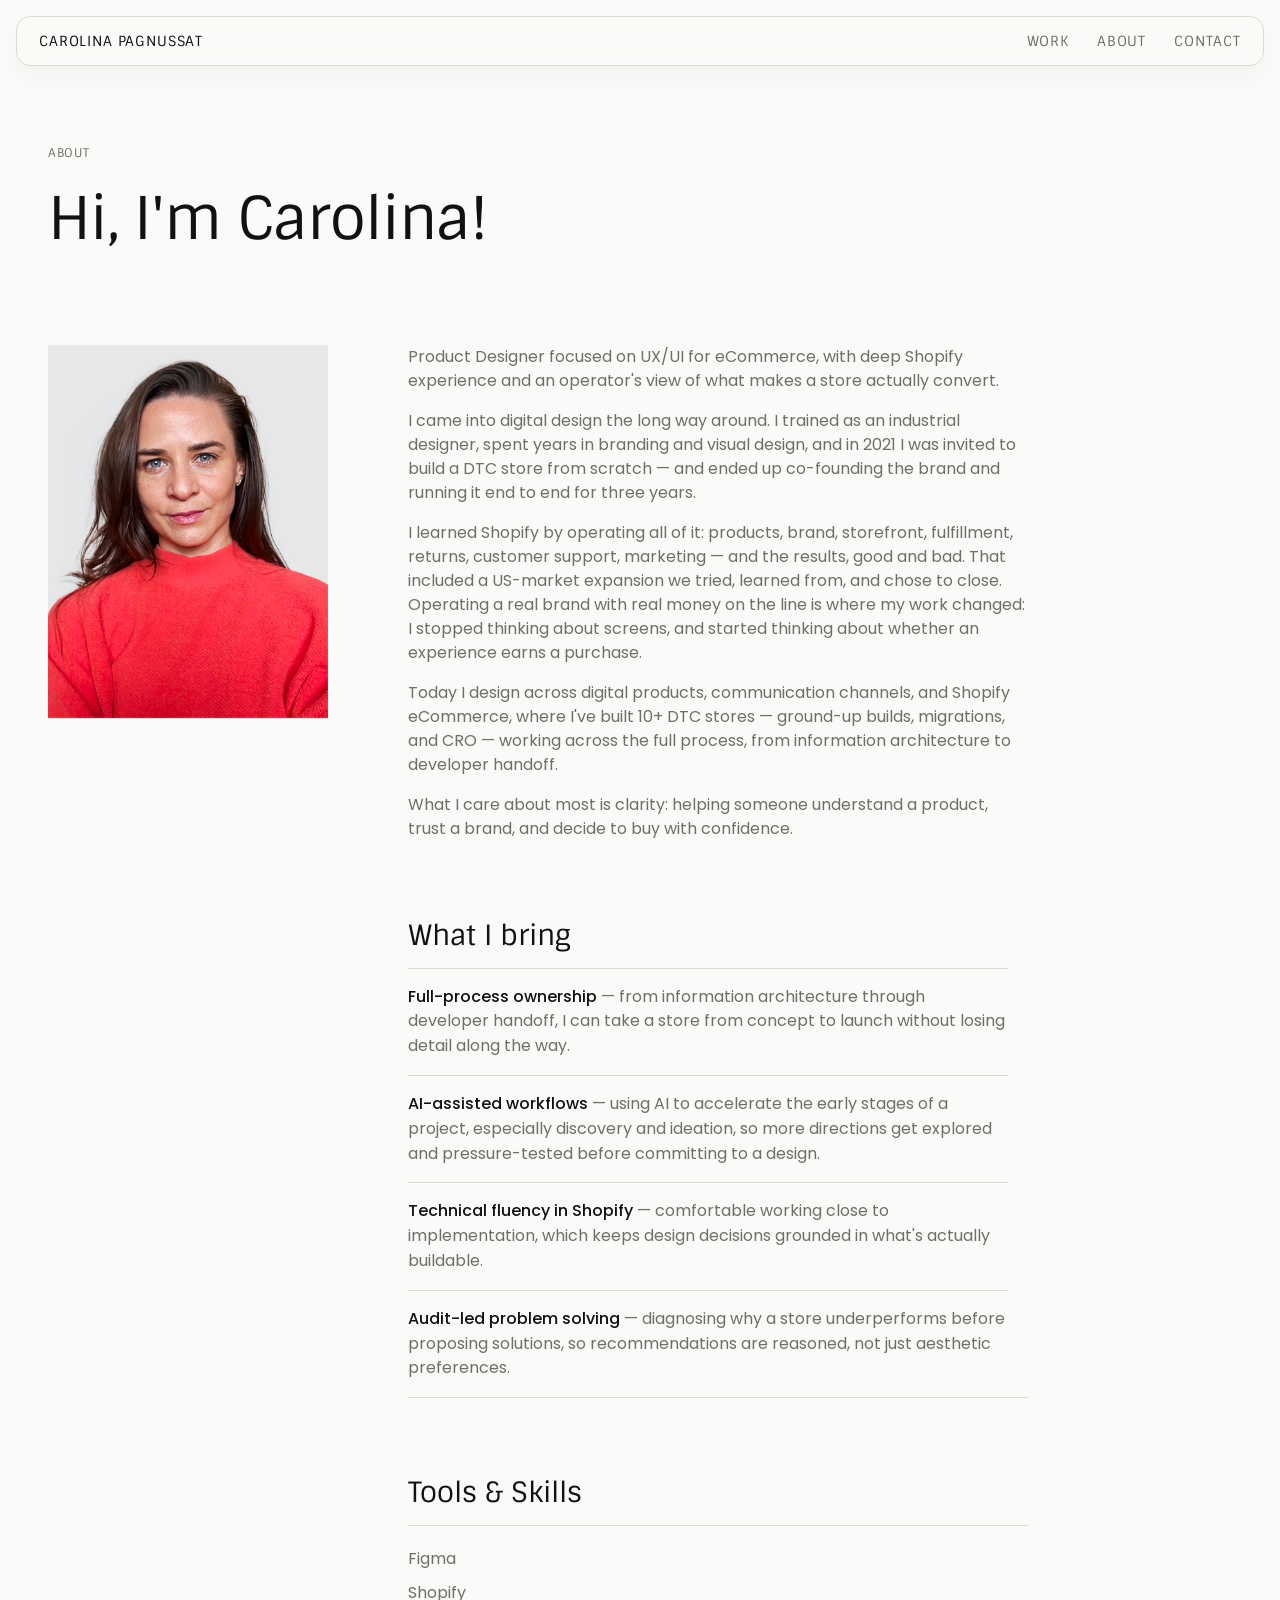
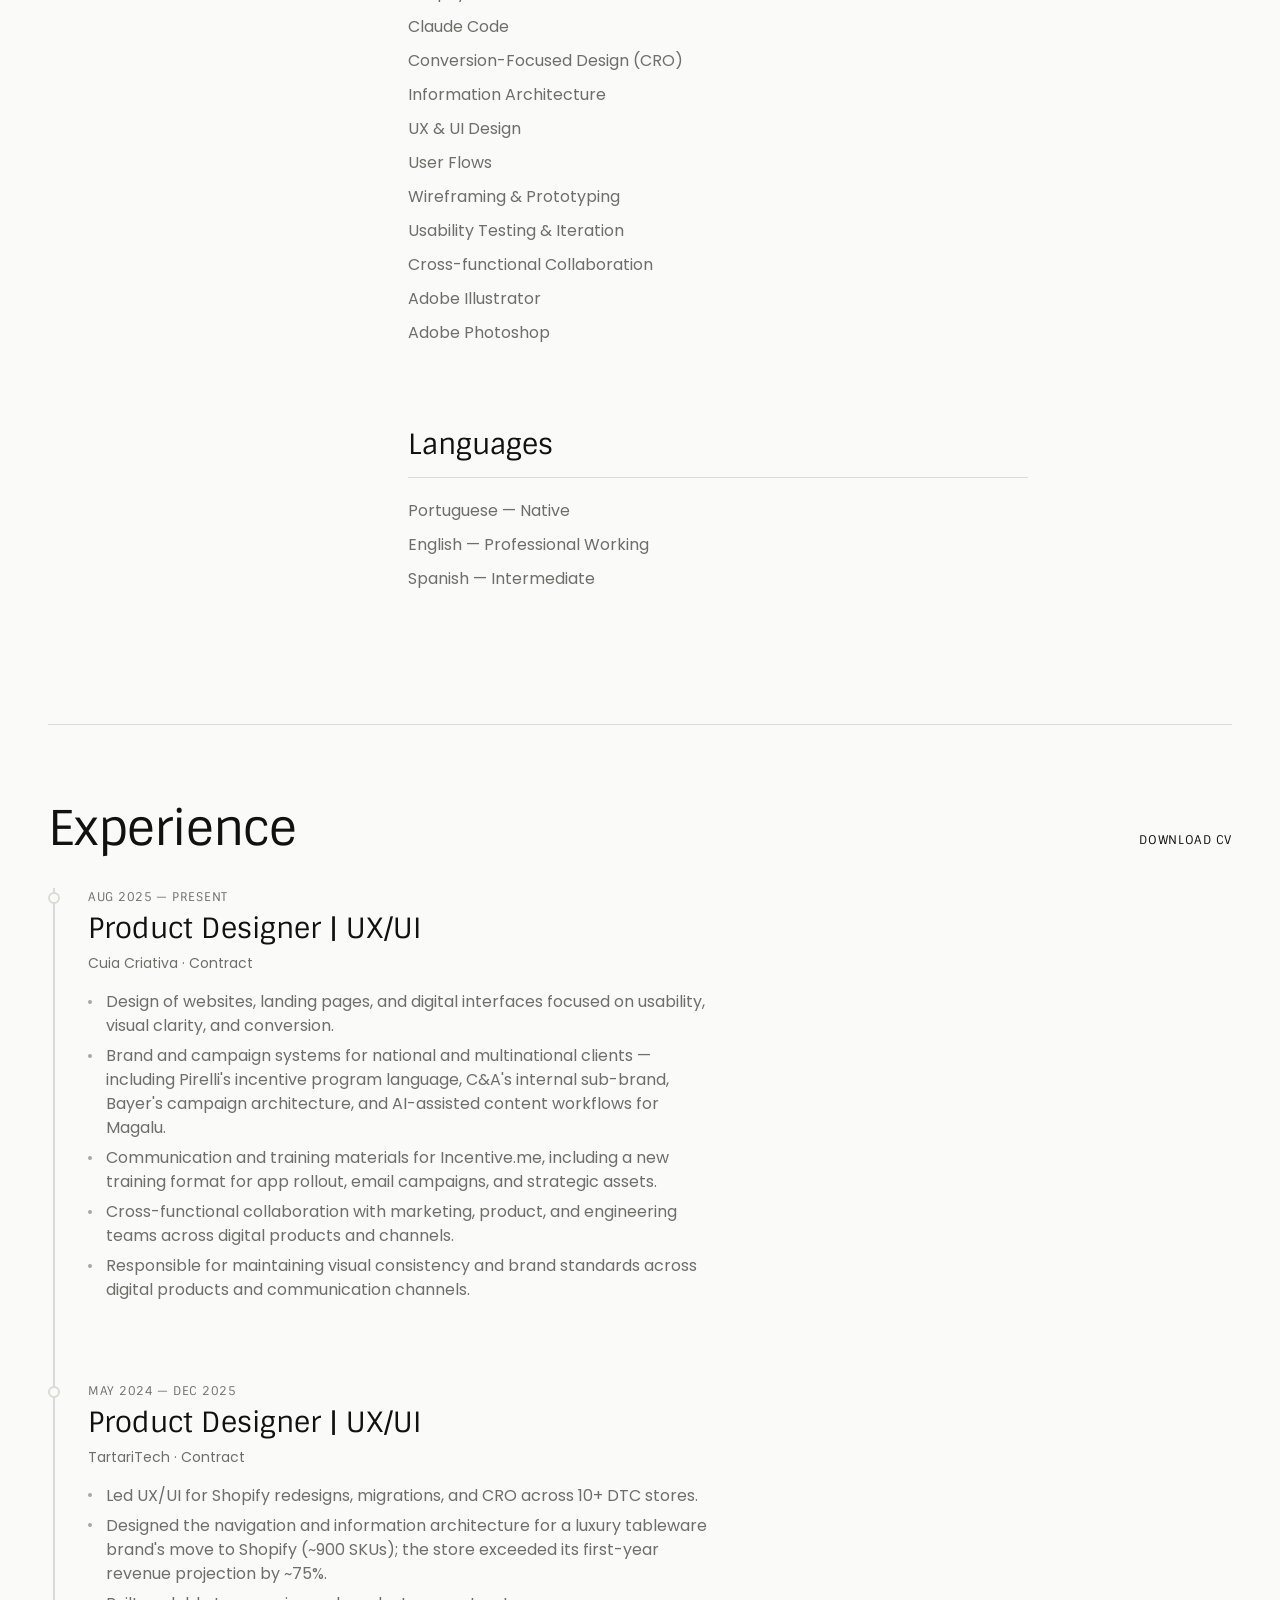
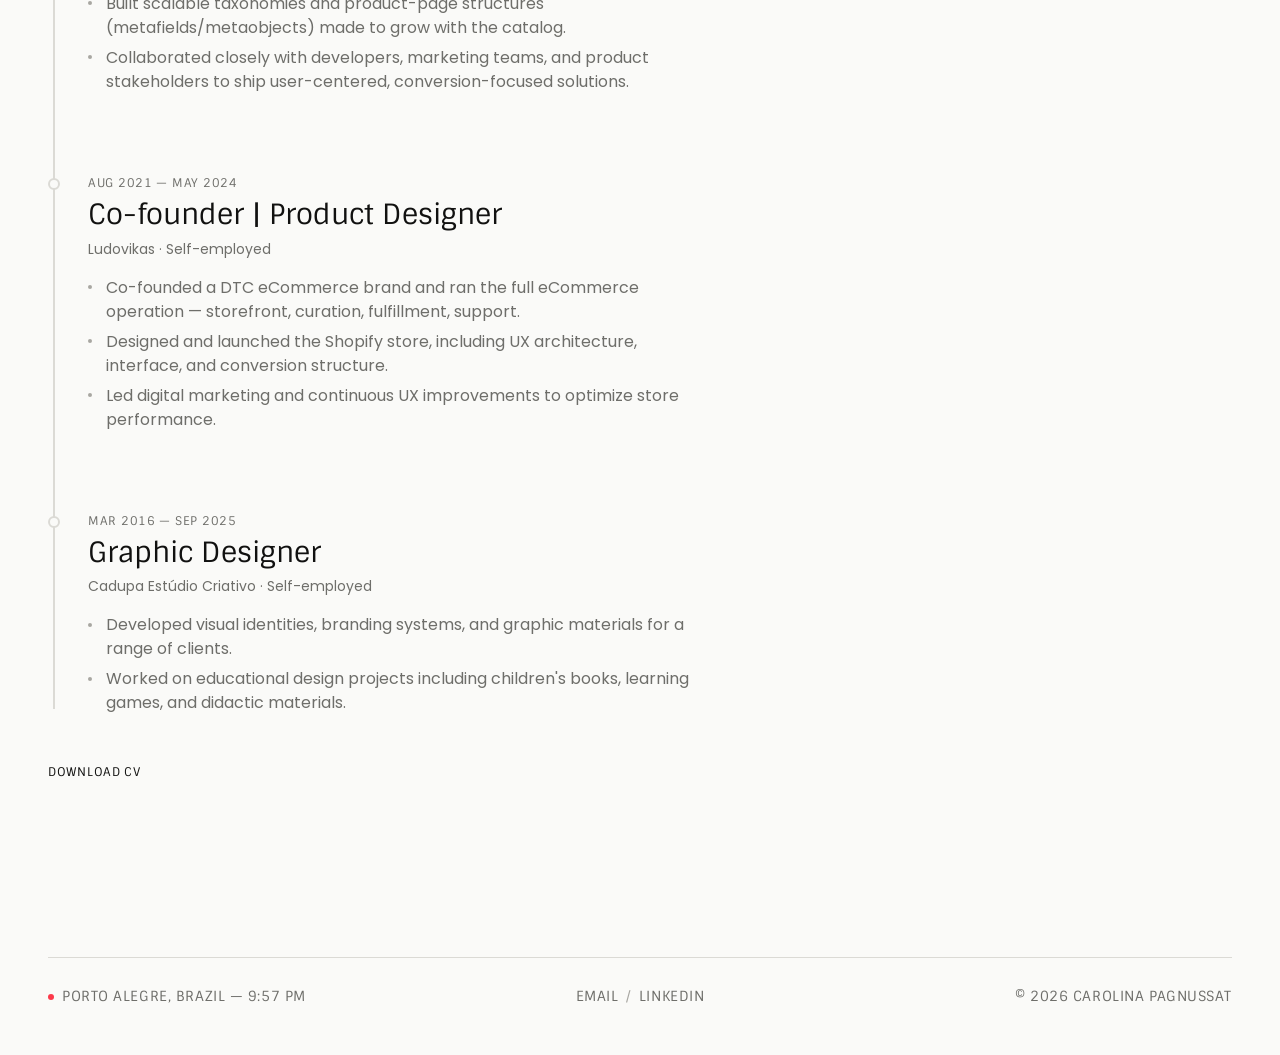
==== commit 62e061fd: "About: update Cuia timeline bullets, add Claude Code to skills, swap catalog point for AI-assisted w" ====
--- a/about.html
+++ b/about.html
@@ -3,6 +3,9 @@
 <head>
 <meta charset="UTF-8">
 <meta name="viewport" content="width=device-width, initial-scale=1.0">
+<link rel="icon" href="/favicon.svg" type="image/svg+xml">
+<link rel="icon" href="/favicon-32.png" sizes="32x32" type="image/png">
+<link rel="apple-touch-icon" href="/apple-touch-icon.png">
 <title>About — Carolina Pagnussat</title>
 <meta name="description" content="Carolina Pagnussat is a product designer working in Shopify and DTC eCommerce — from information architecture through developer handoff, taking stores from concept to launch.">
 <link rel="canonical" href="https://www.carolinapagnussat.com/about">
@@ -56,7 +59,7 @@
       <h3>What I bring</h3>
       <ul class="brings-list">
         <li><strong>Full-process ownership</strong> — from information architecture through developer handoff, I can take a store from concept to launch without losing detail along the way.</li>
-        <li><strong>Catalog and taxonomy work at scale</strong> — structuring navigation, filtering, and IA for catalogs with hundreds of SKUs, built to stay usable as they grow.</li>
+        <li><strong>AI-assisted workflows</strong> — using AI to accelerate the early stages of a project, especially discovery and ideation, so more directions get explored and pressure-tested before committing to a design.</li>
         <li><strong>Technical fluency in Shopify</strong> — comfortable working close to implementation, which keeps design decisions grounded in what's actually buildable.</li>
         <li><strong>Audit-led problem solving</strong> — diagnosing why a store underperforms before proposing solutions, so recommendations are reasoned, not just aesthetic preferences.</li>
       </ul>
@@ -65,6 +68,7 @@
       <ul class="stack-list">
         <li>Figma</li>
         <li>Shopify</li>
+        <li>Claude Code</li>
         <li>Conversion-Focused Design (CRO)</li>
         <li>Information Architecture</li>
         <li>UX &amp; UI Design</li>
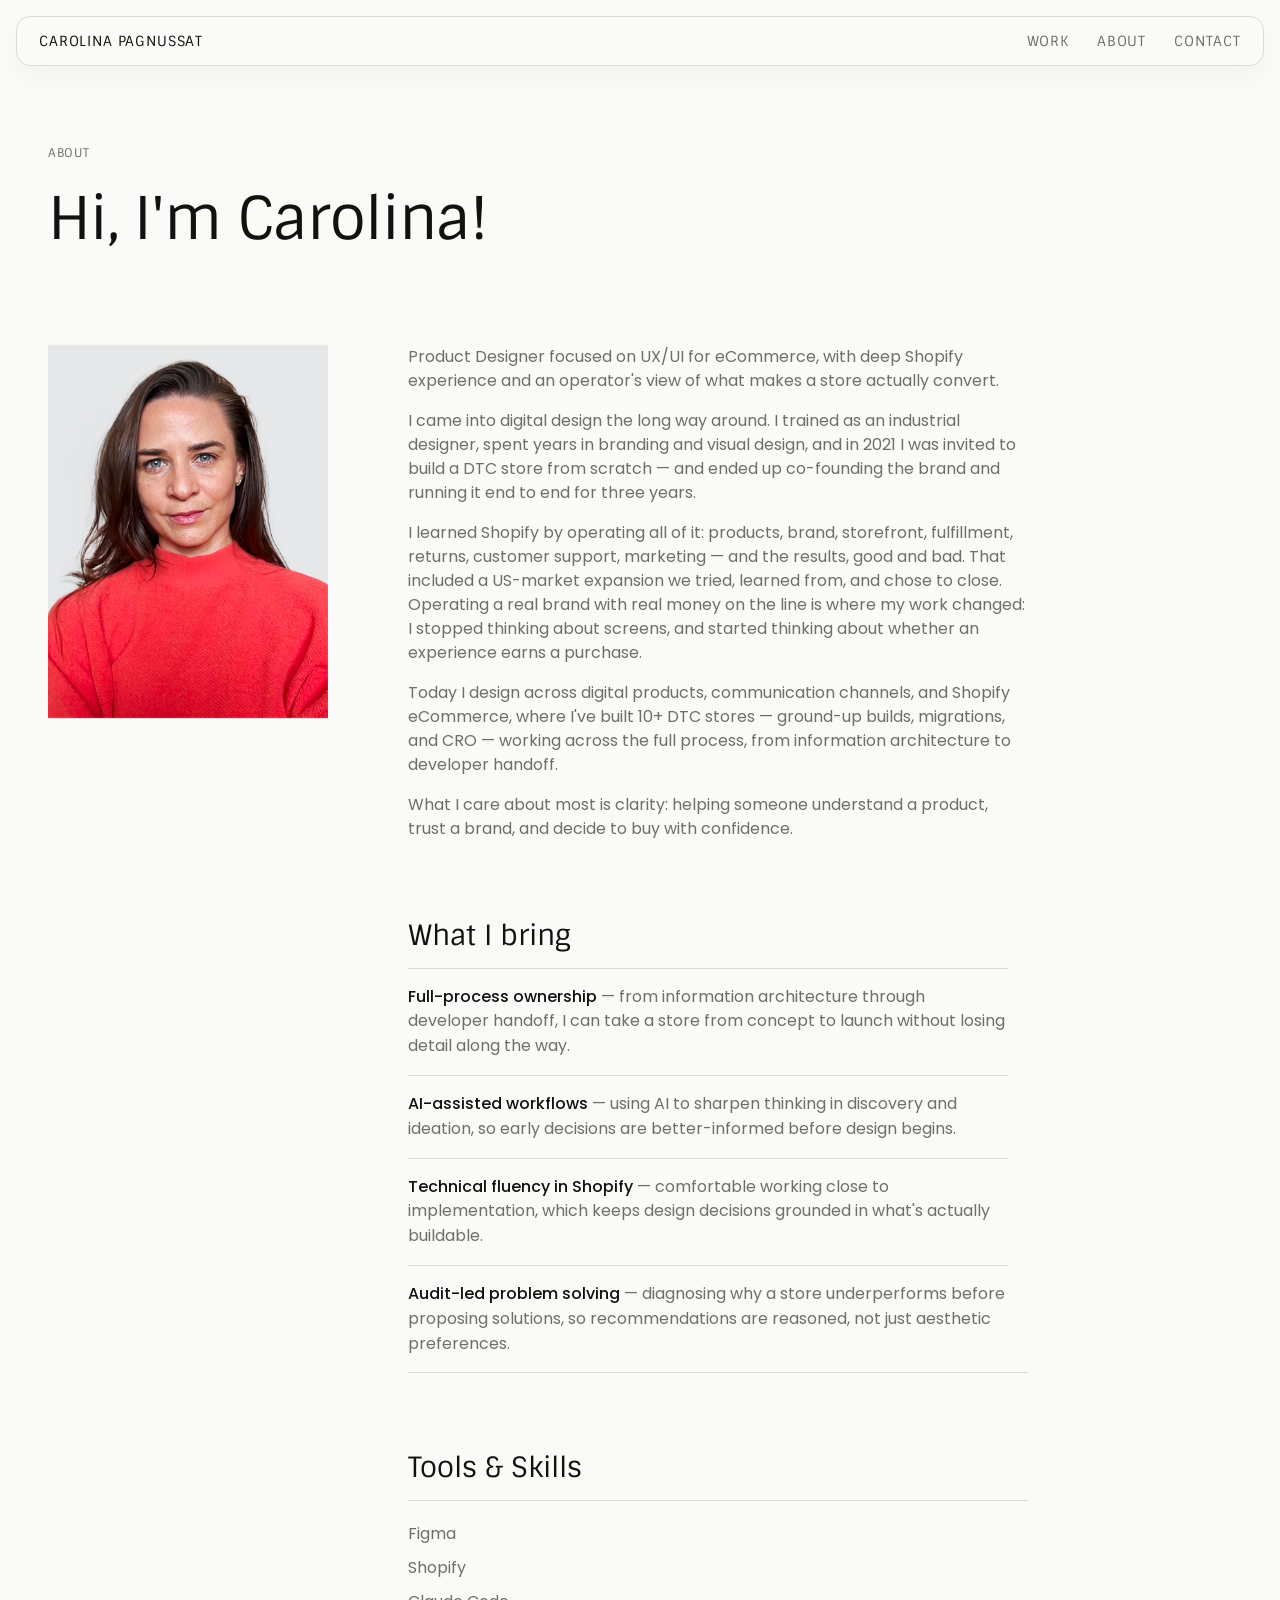
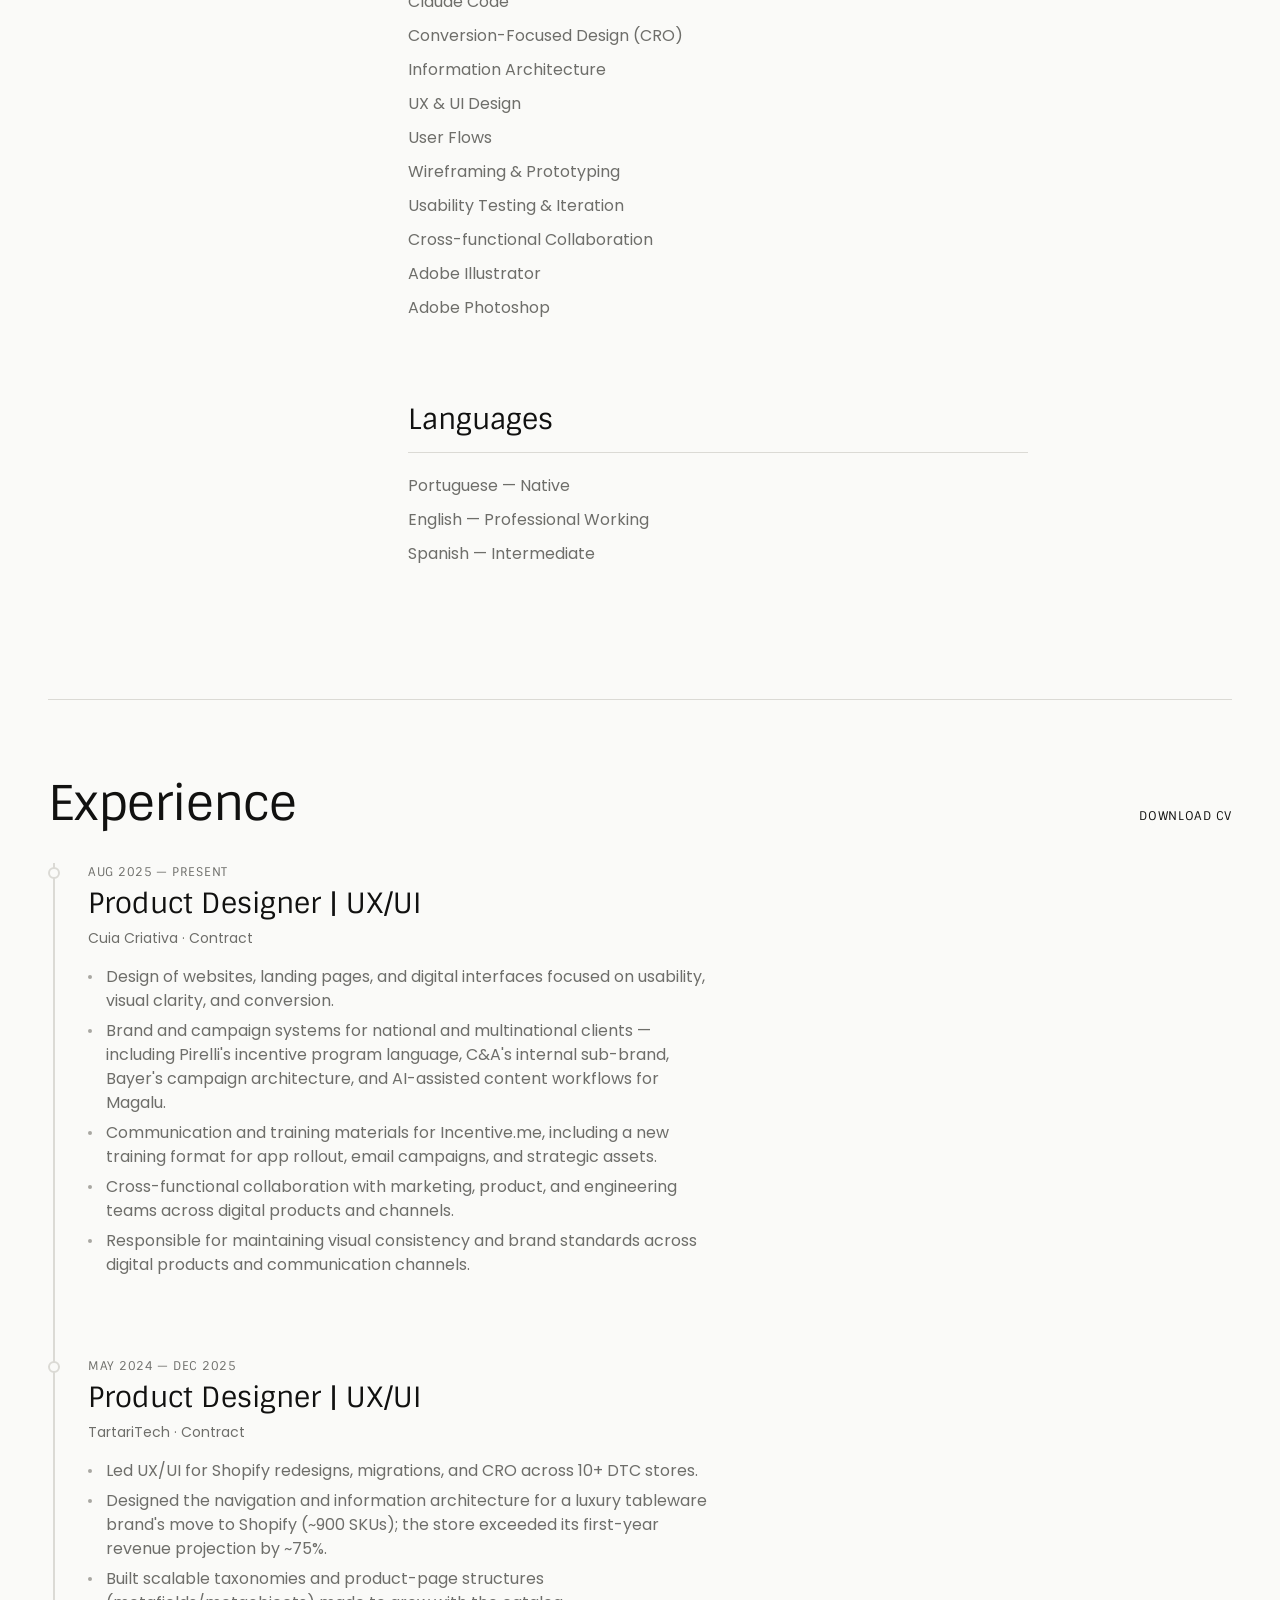
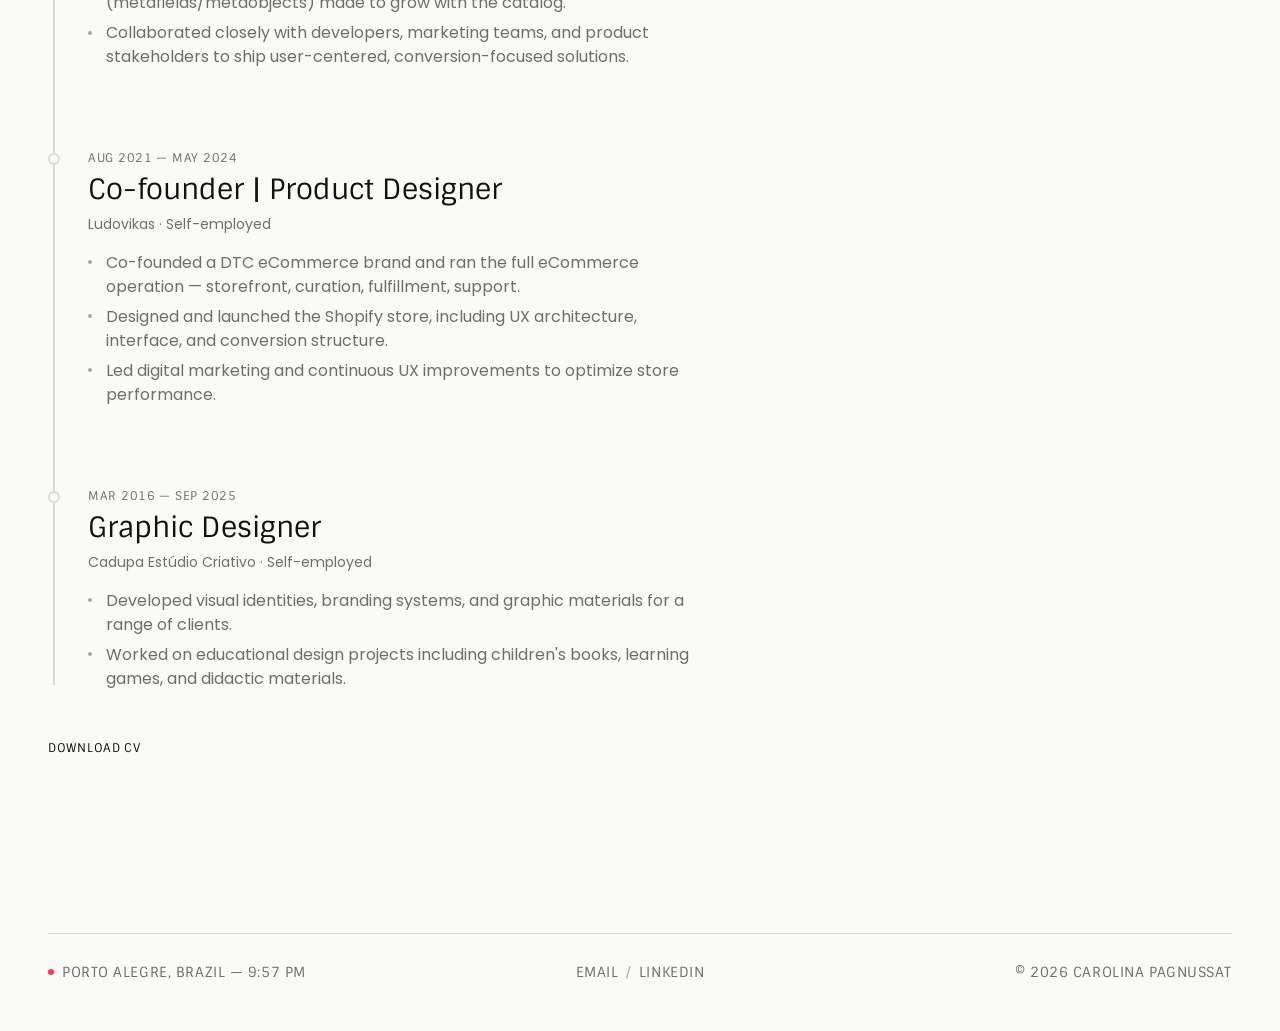
==== commit a0d3d72c: "About: refine AI-assisted workflows point to emphasize decision quality Co-Authored-By: Claude Opus " ====
--- a/about.html
+++ b/about.html
@@ -59,7 +59,7 @@
       <h3>What I bring</h3>
       <ul class="brings-list">
         <li><strong>Full-process ownership</strong> — from information architecture through developer handoff, I can take a store from concept to launch without losing detail along the way.</li>
-        <li><strong>AI-assisted workflows</strong> — using AI to accelerate the early stages of a project, especially discovery and ideation, so more directions get explored and pressure-tested before committing to a design.</li>
+        <li><strong>AI-assisted workflows</strong> — using AI to sharpen thinking in discovery and ideation, so early decisions are better-informed before design begins.</li>
         <li><strong>Technical fluency in Shopify</strong> — comfortable working close to implementation, which keeps design decisions grounded in what's actually buildable.</li>
         <li><strong>Audit-led problem solving</strong> — diagnosing why a store underperforms before proposing solutions, so recommendations are reasoned, not just aesthetic preferences.</li>
       </ul>
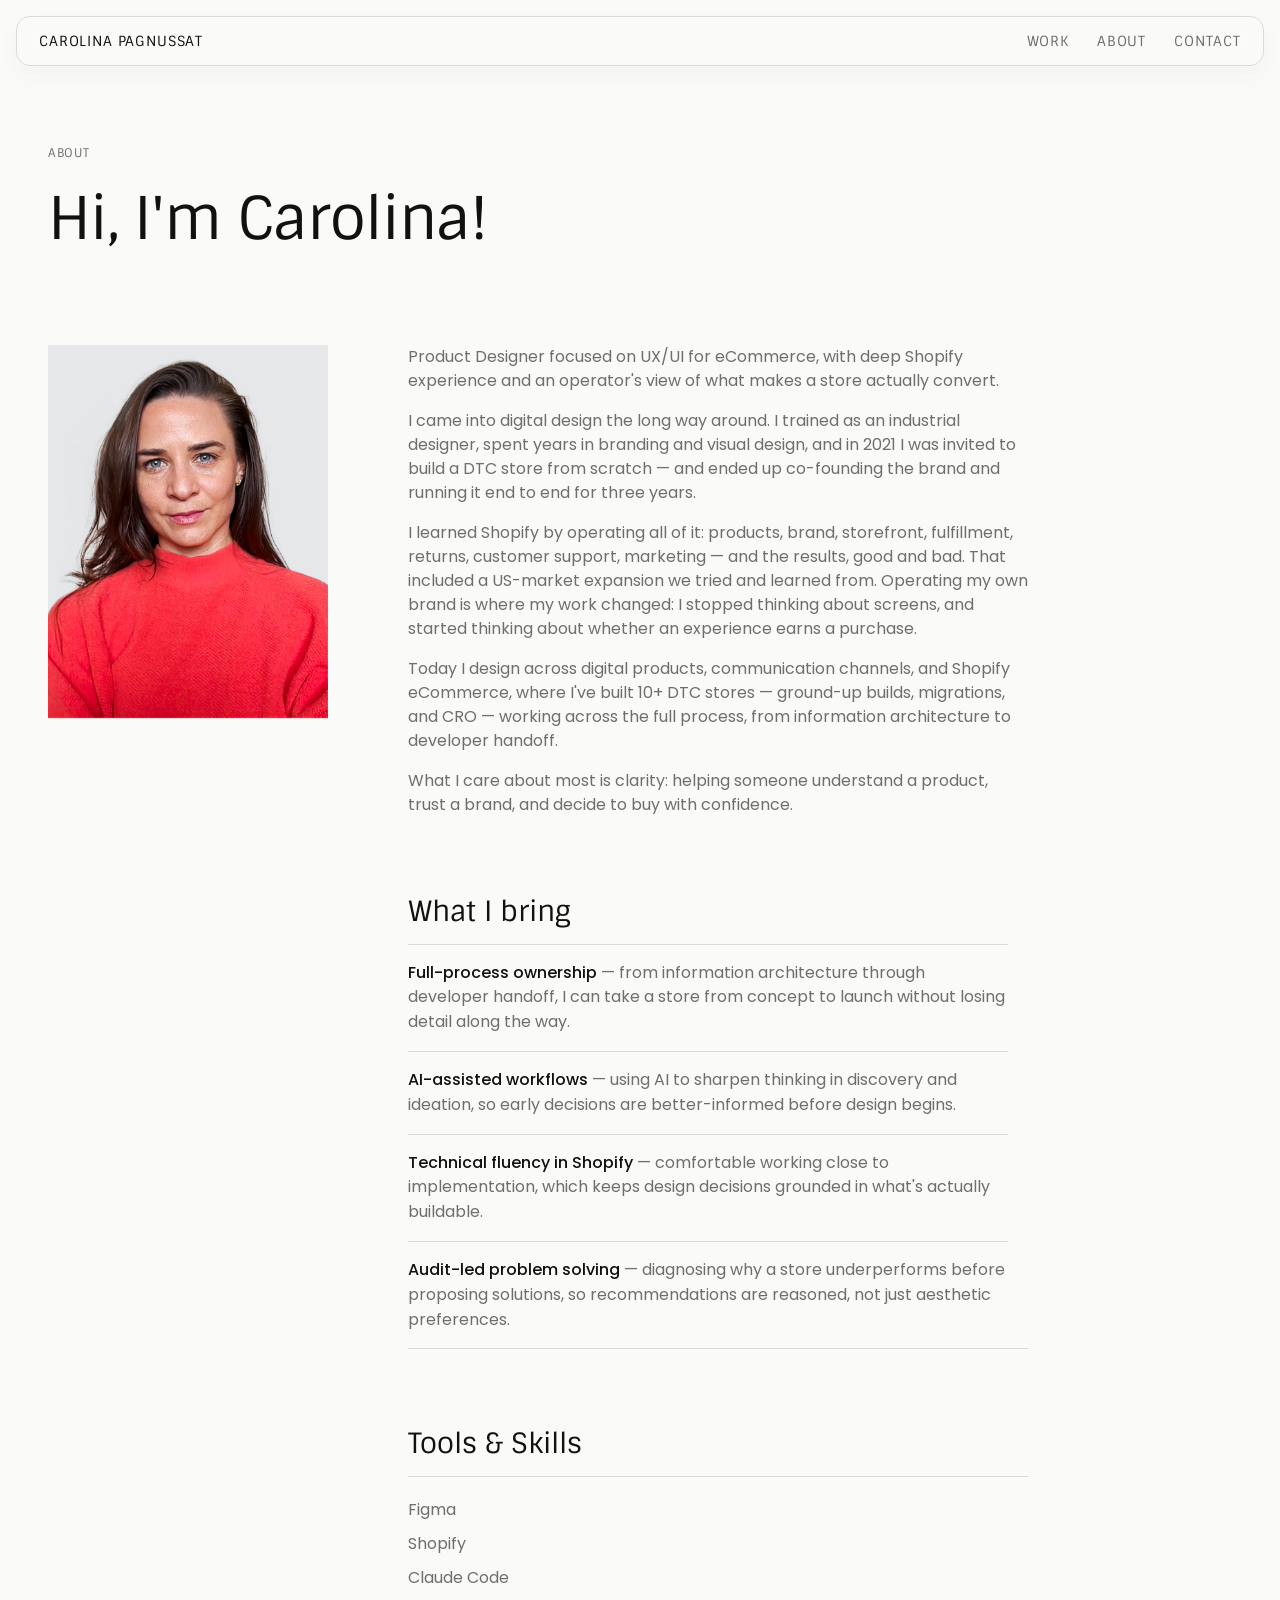
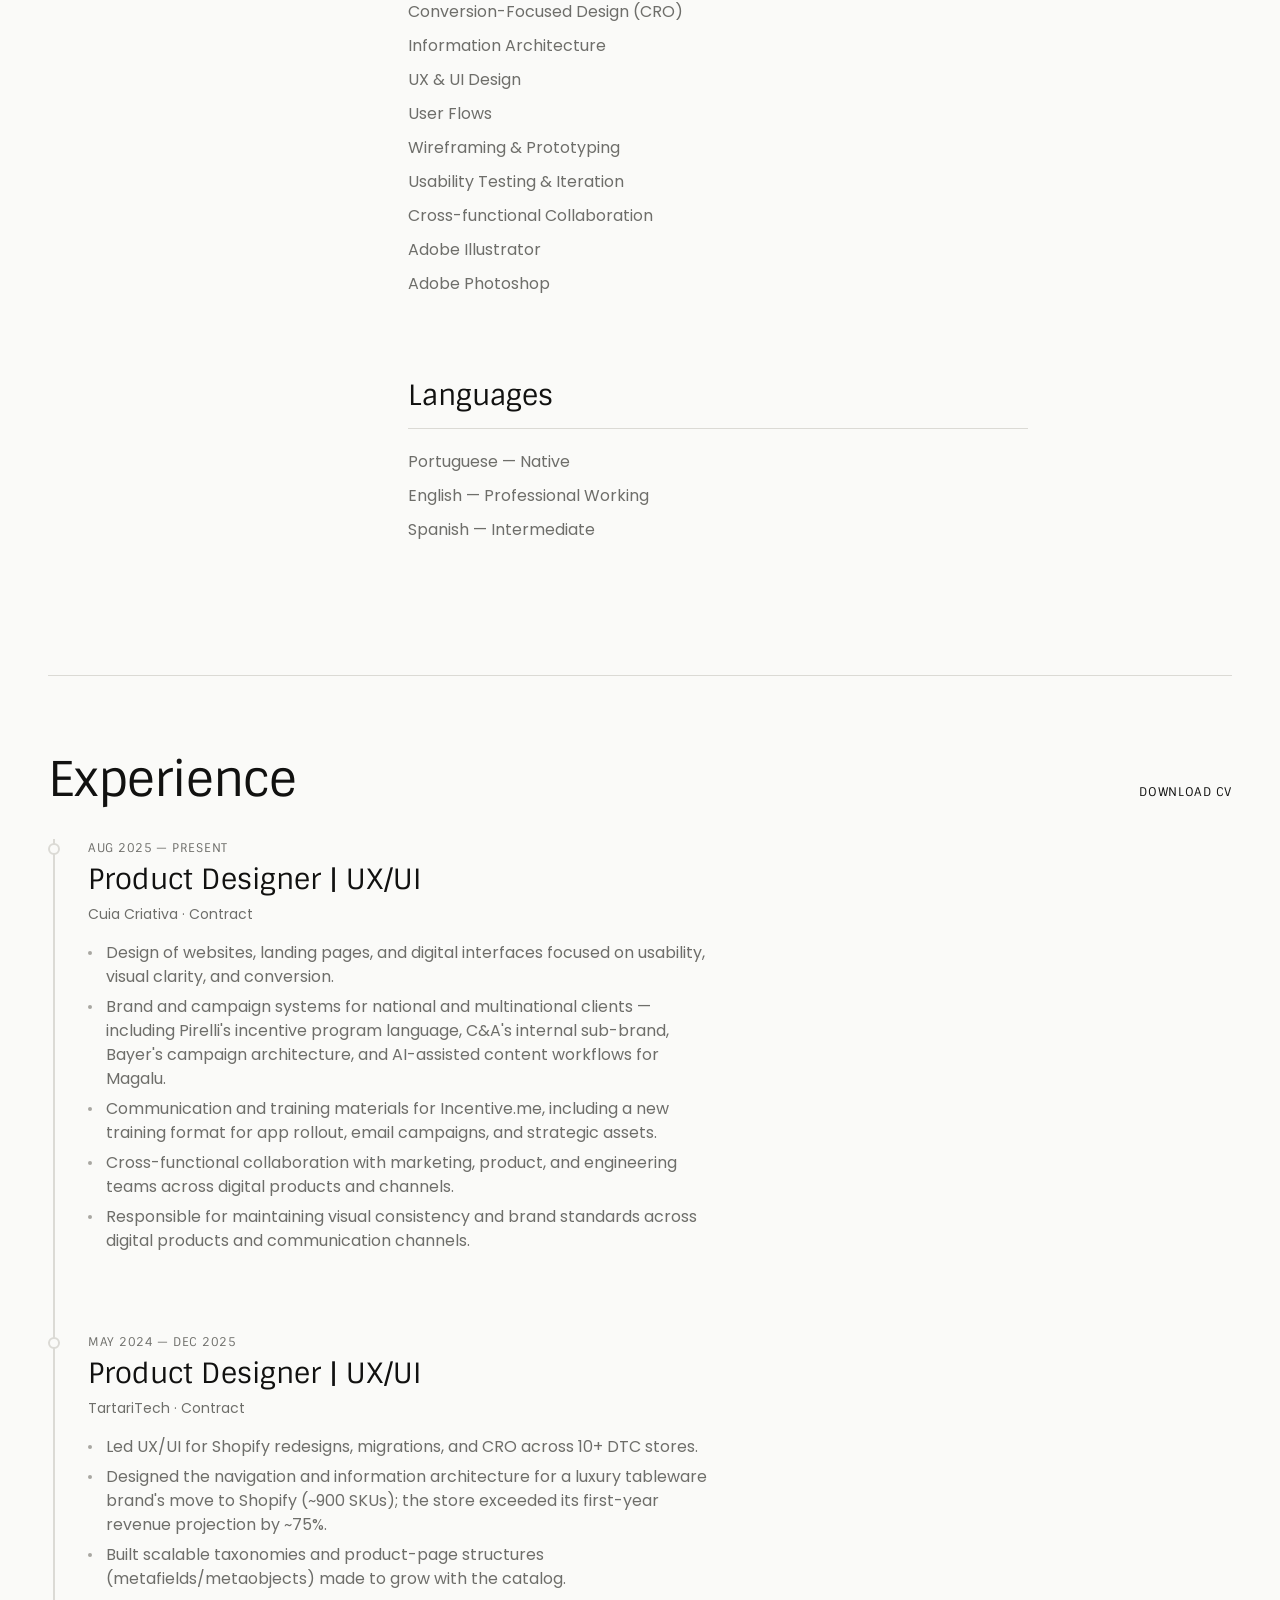
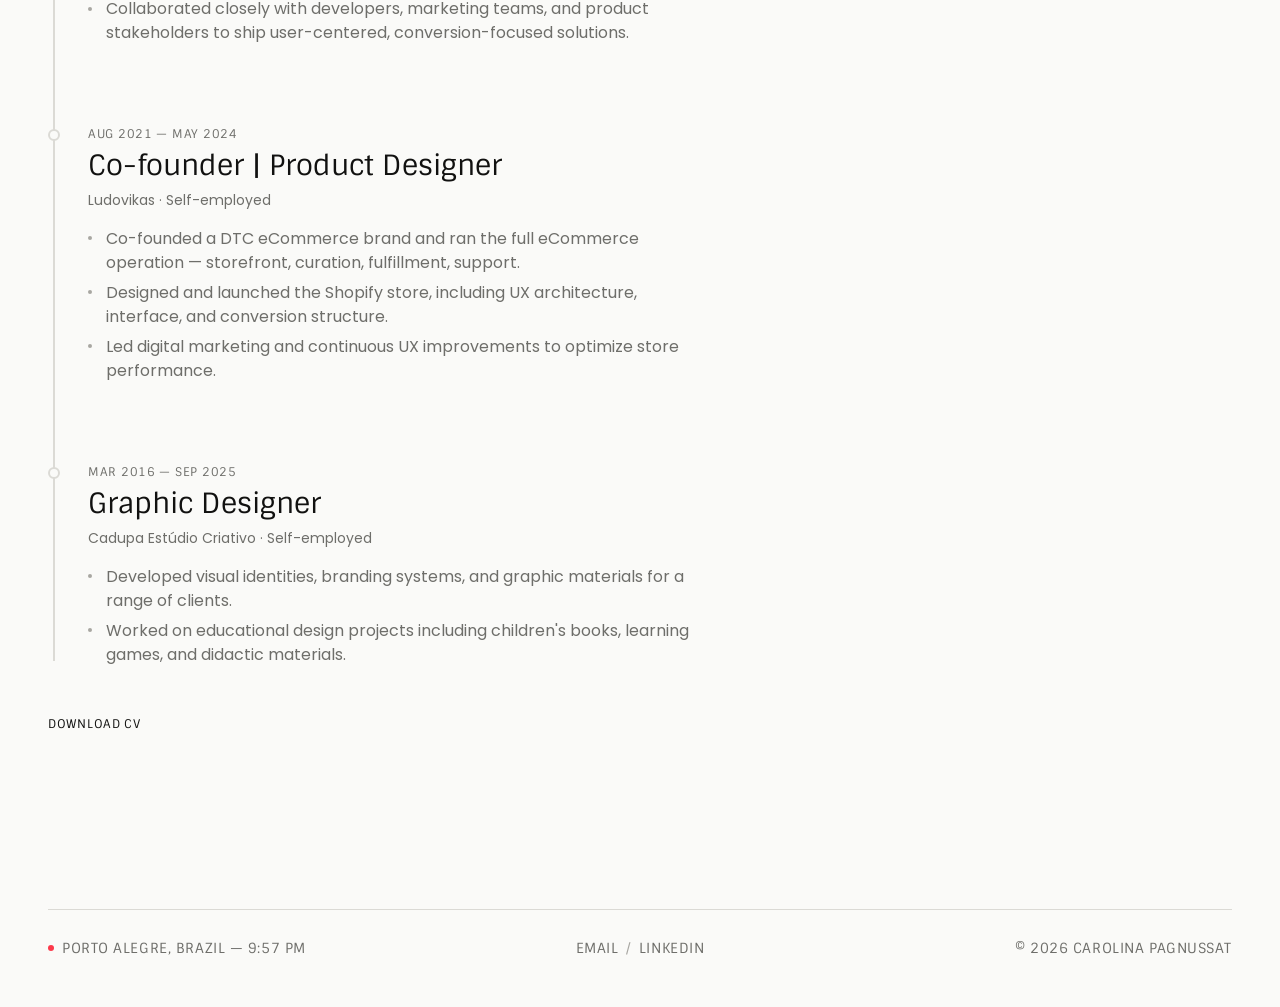
==== commit f4dfcfaf: "About: soften US-expansion line and reword brand sentence in bio Co-Authored-By: Claude Opus 4.8 <no" ====
--- a/about.html
+++ b/about.html
@@ -52,7 +52,7 @@
     <div class="flow">
       <p>Product Designer focused on UX/UI for eCommerce, with deep Shopify experience and an operator's view of what makes a store actually convert.</p>
       <p>I came into digital design the long way around. I trained as an industrial designer, spent years in branding and visual design, and in 2021 I was invited to build a DTC store from scratch — and ended up co-founding the brand and running it end to end for three years.</p>
-      <p>I learned Shopify by operating all of it: products, brand, storefront, fulfillment, returns, customer support, marketing — and the results, good and bad. That included a US-market expansion we tried, learned from, and chose to close. Operating a real brand with real money on the line is where my work changed: I stopped thinking about screens, and started thinking about whether an experience earns a purchase.</p>
+      <p>I learned Shopify by operating all of it: products, brand, storefront, fulfillment, returns, customer support, marketing — and the results, good and bad. That included a US-market expansion we tried and learned from. Operating my own brand is where my work changed: I stopped thinking about screens, and started thinking about whether an experience earns a purchase.</p>
       <p>Today I design across digital products, communication channels, and Shopify eCommerce, where I've built 10+ DTC stores — ground-up builds, migrations, and CRO — working across the full process, from information architecture to developer handoff.</p>
       <p>What I care about most is clarity: helping someone understand a product, trust a brand, and decide to buy with confidence.</p>
 
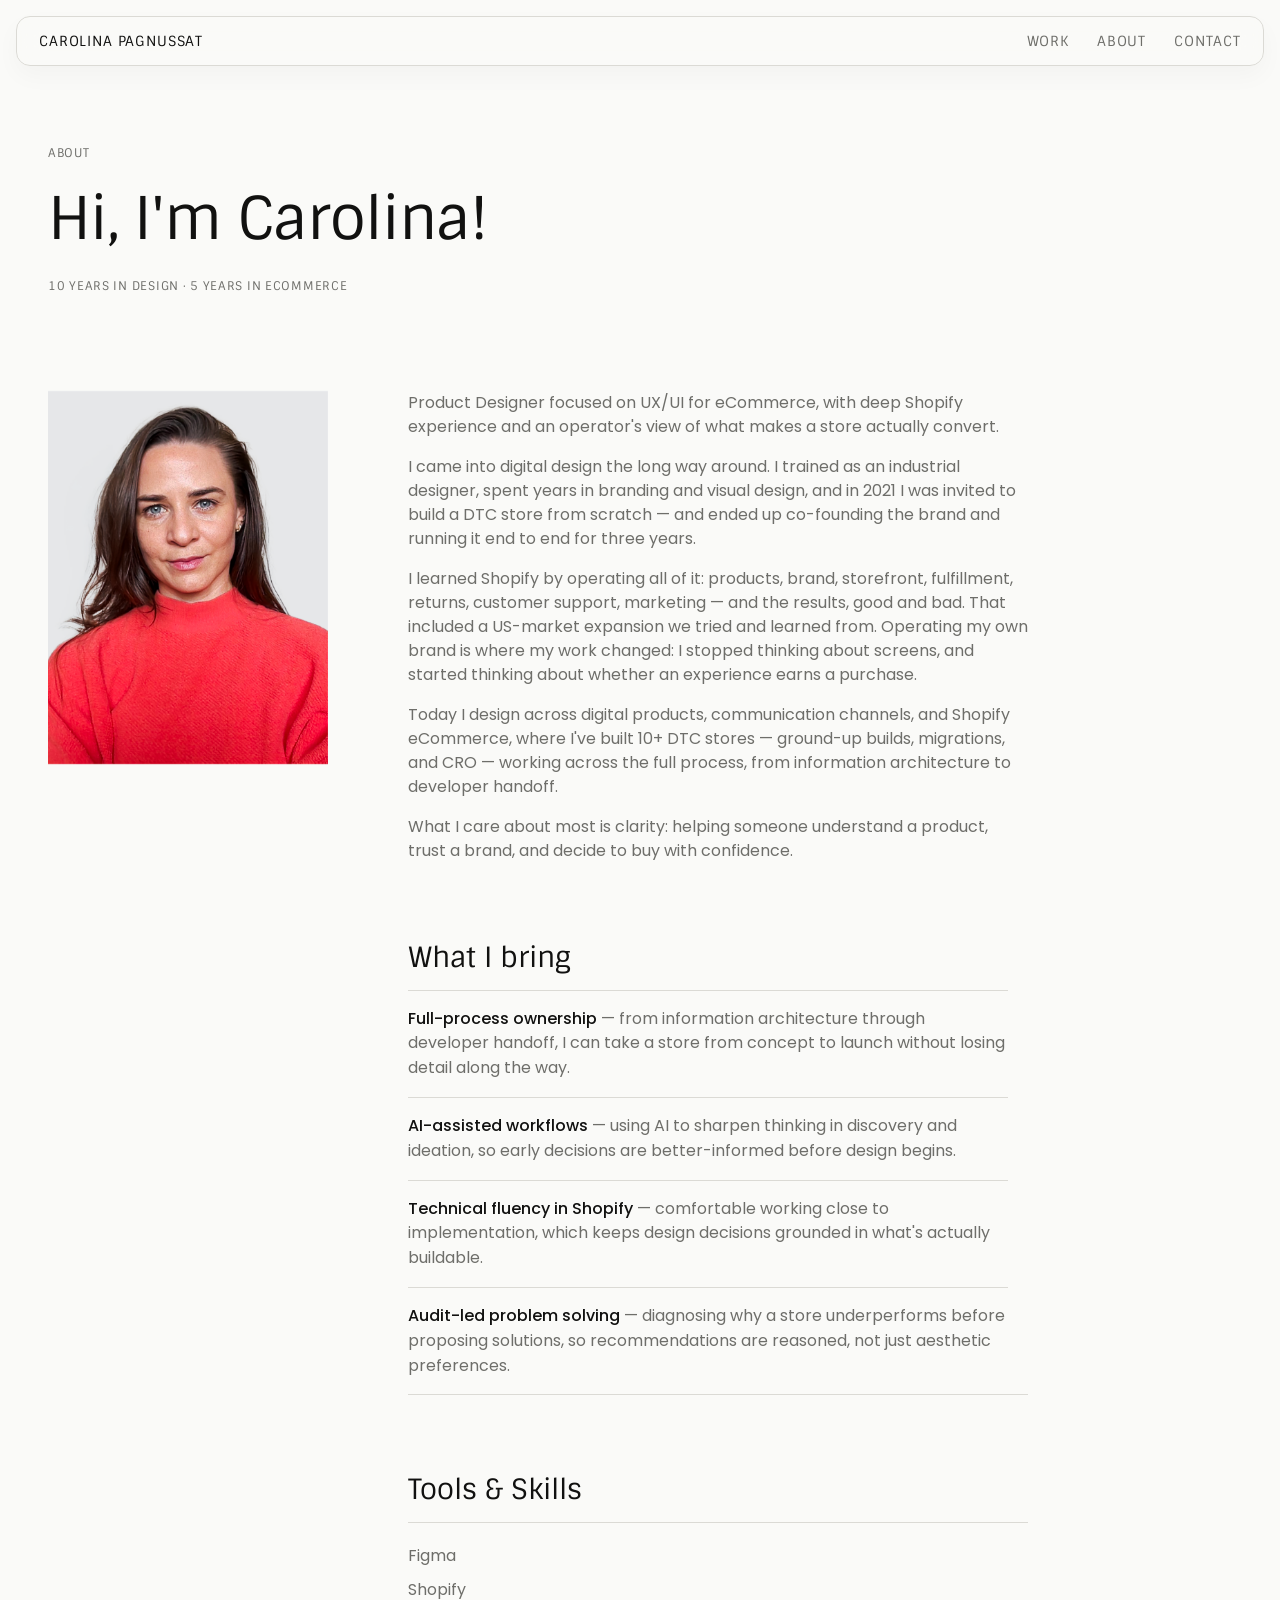
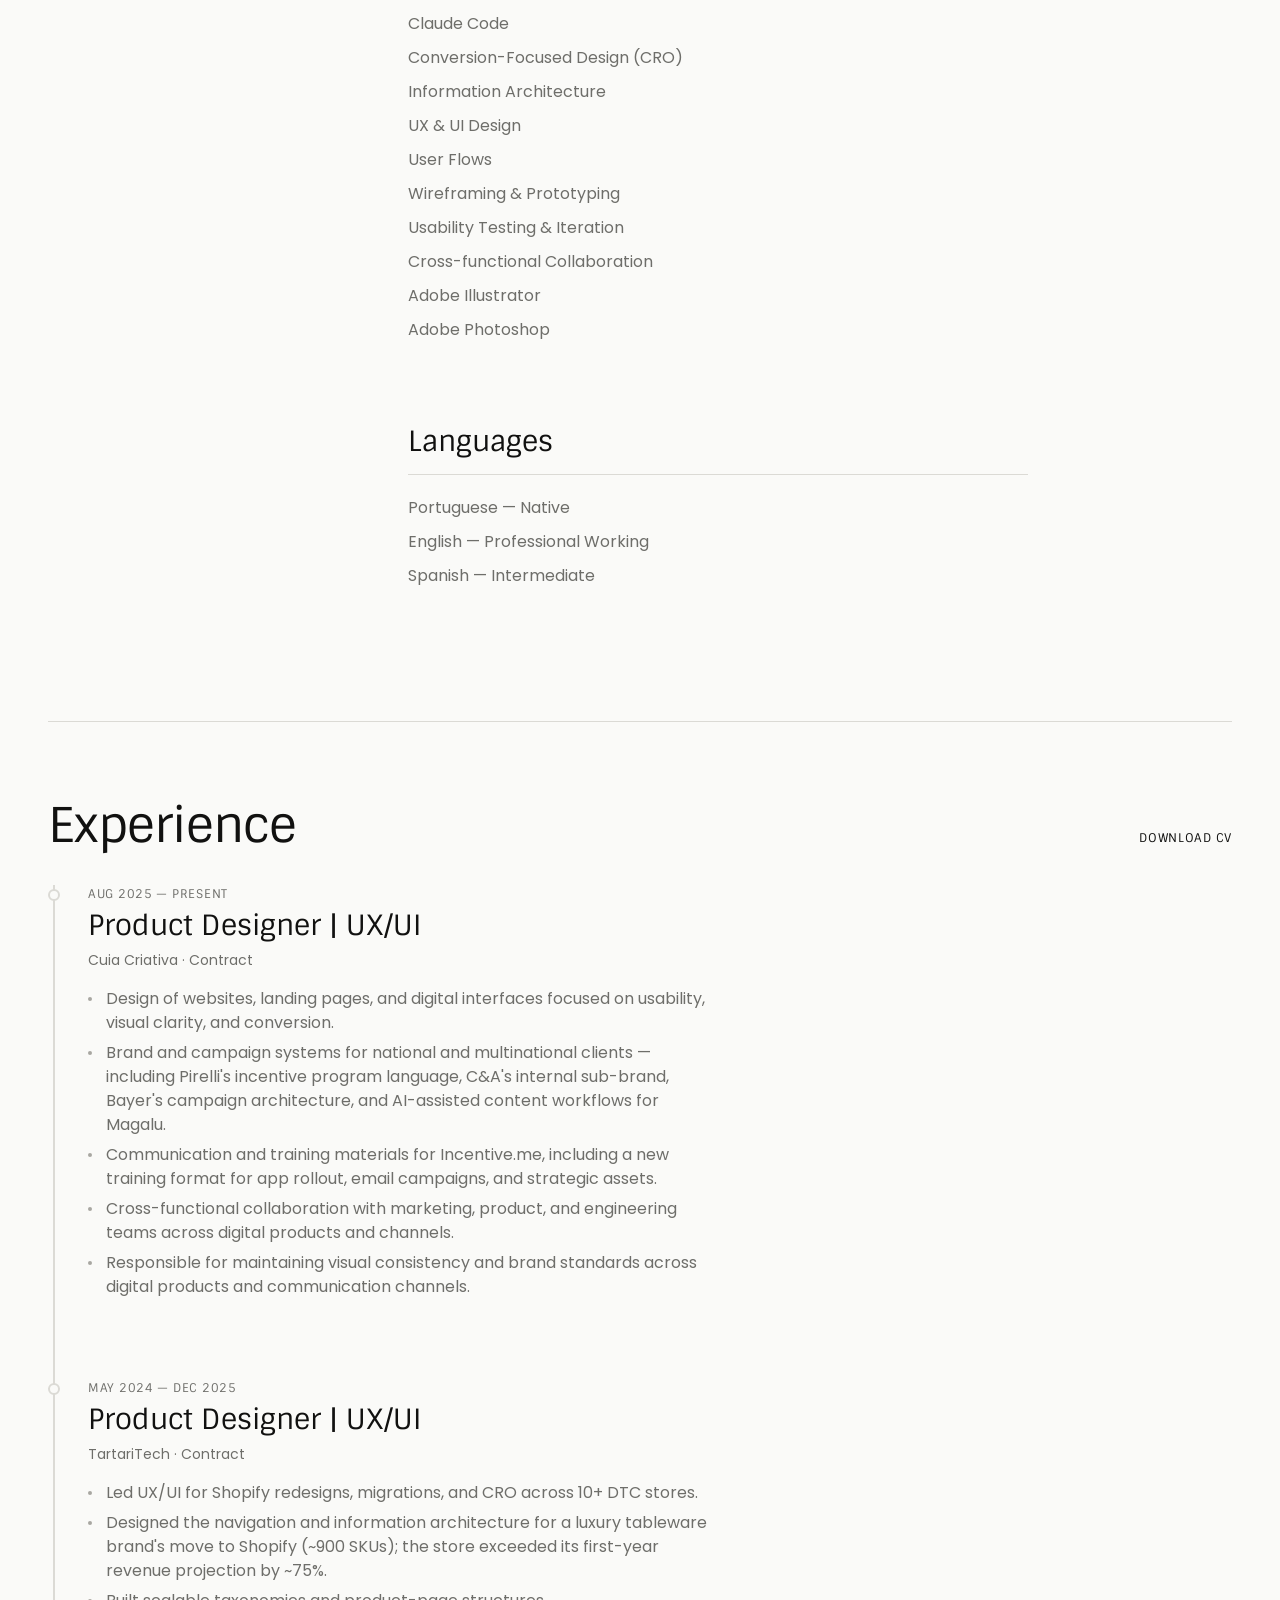
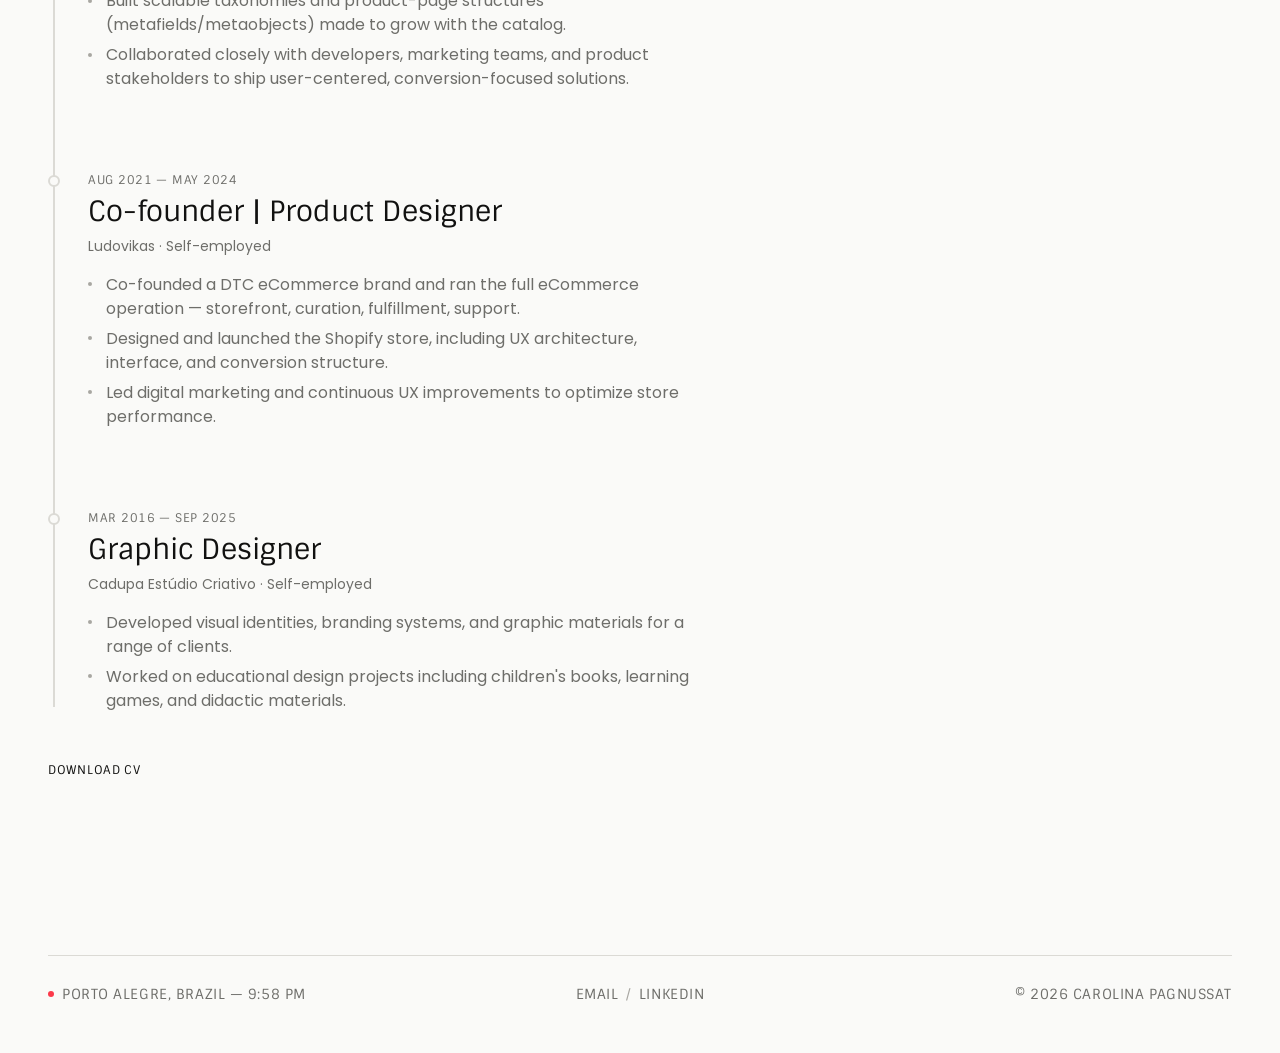
==== commit db7a257c: "About: add '10 years in design · 5 years in eCommerce' stat under the name Co-Authored-By: Claude Op" ====
--- a/about.html
+++ b/about.html
@@ -42,6 +42,7 @@
 <header class="page-top wrap">
   <p class="mono reveal" style="color: var(--color-ink-soft); margin-bottom: var(--space-3);">About</p>
   <h1 class="reveal" style="transition-delay: 0.08s;">Hi, I'm Carolina!</h1>
+  <p class="mono reveal" style="color: var(--color-ink-soft); margin-top: var(--space-3); transition-delay: 0.16s;">10 years in design · 5 years in eCommerce</p>
 </header>
 
 <main class="wrap">
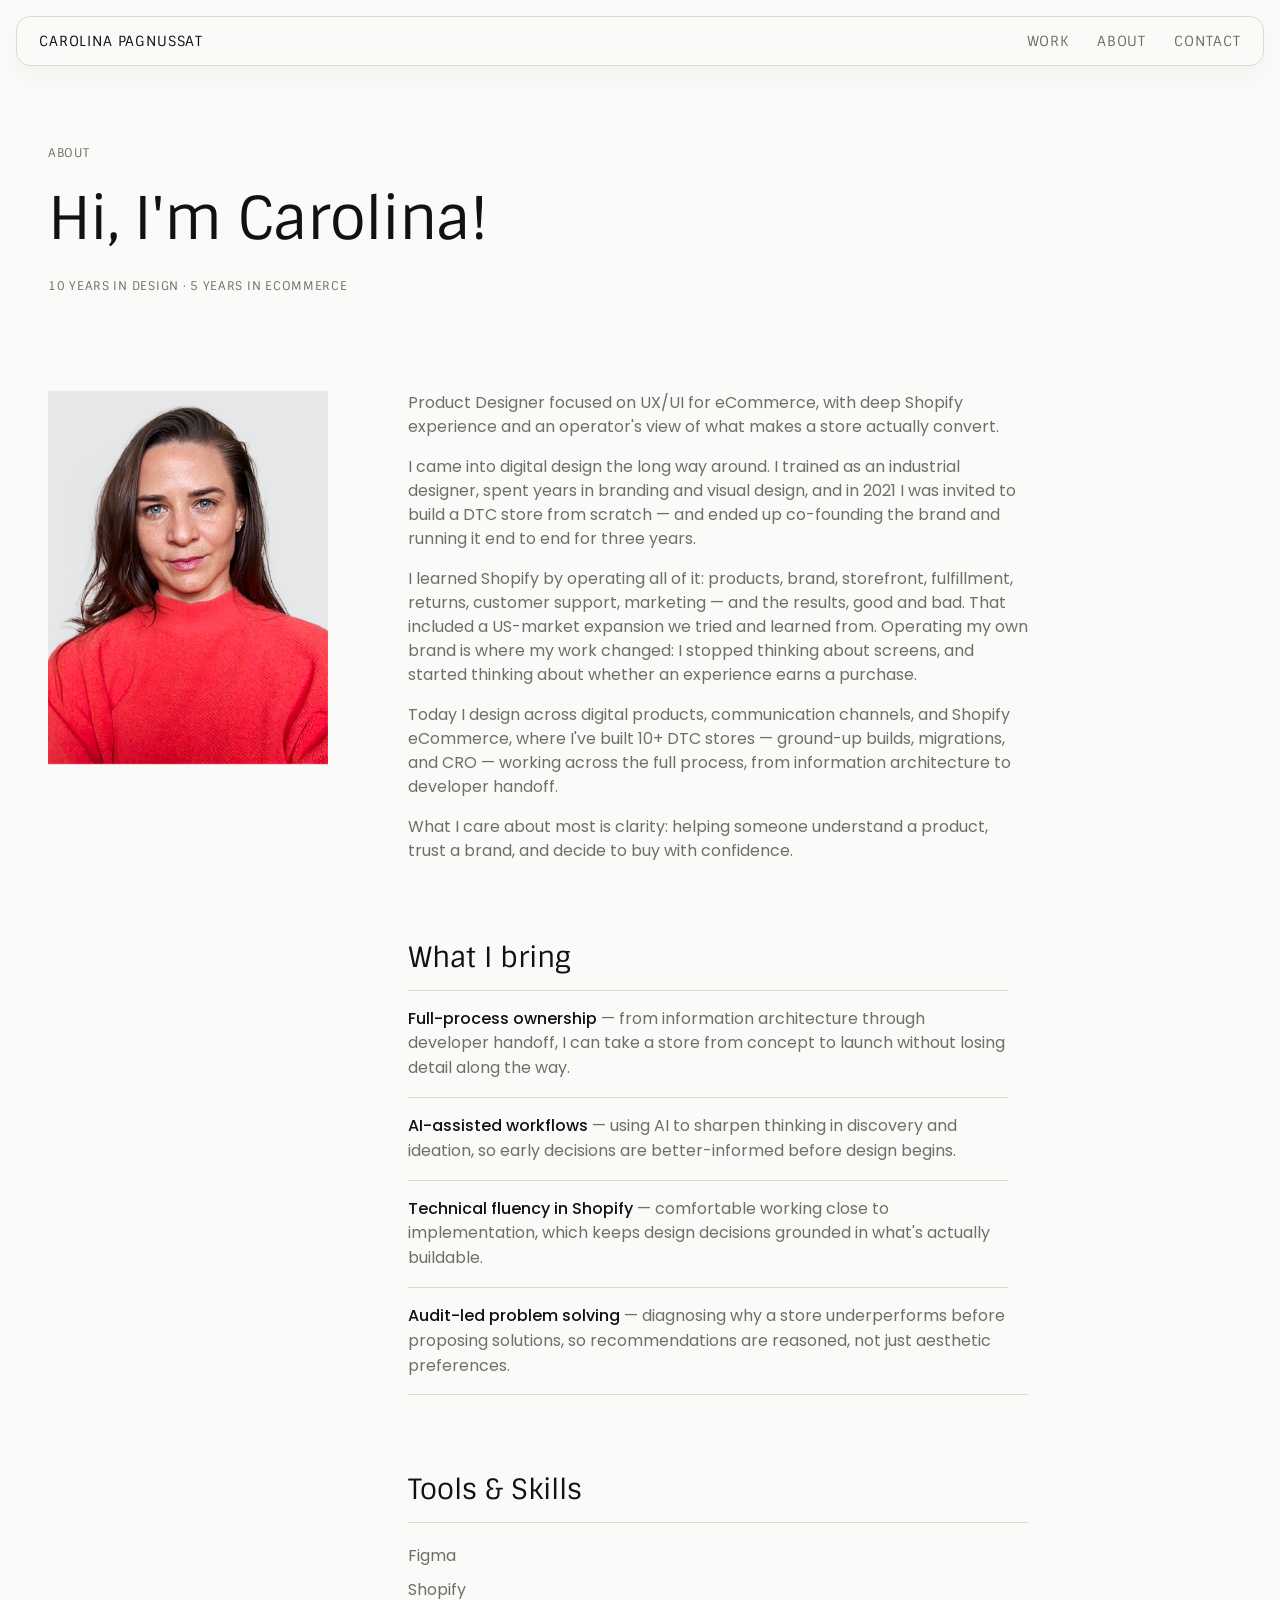
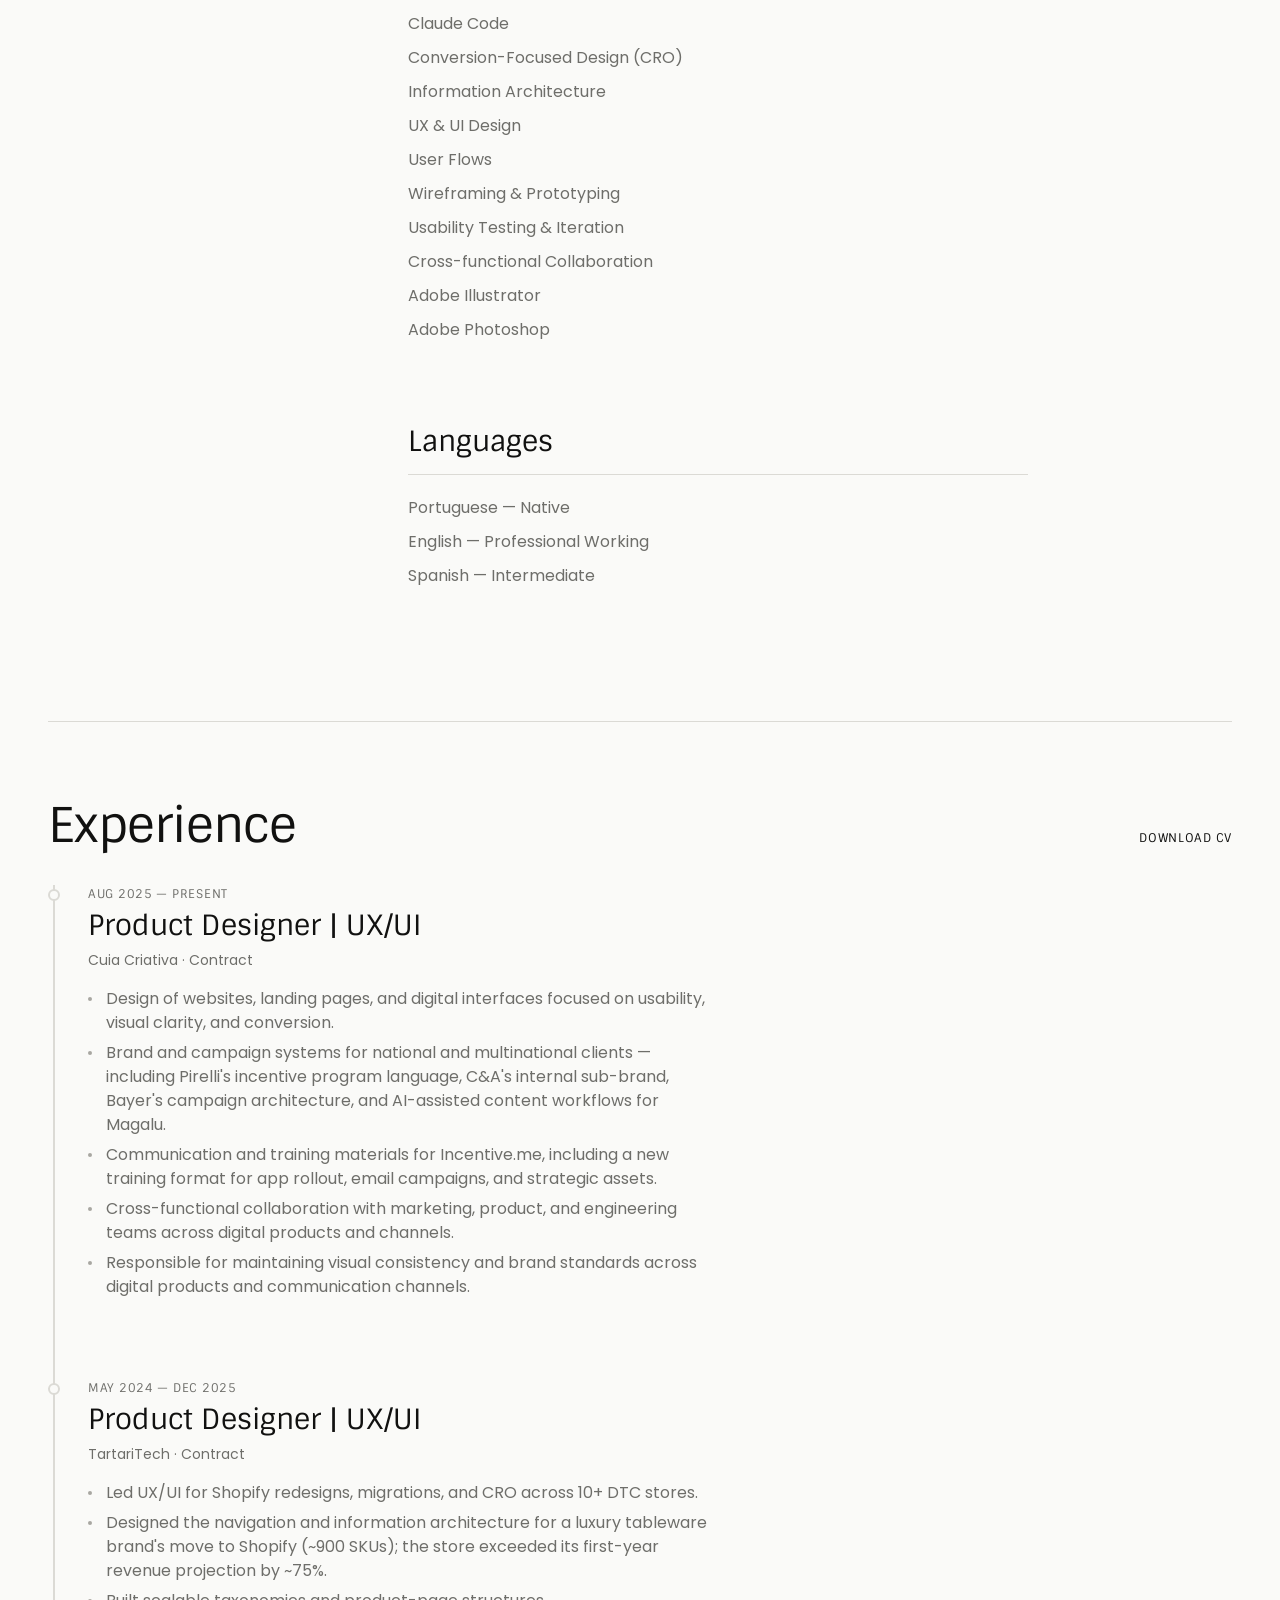
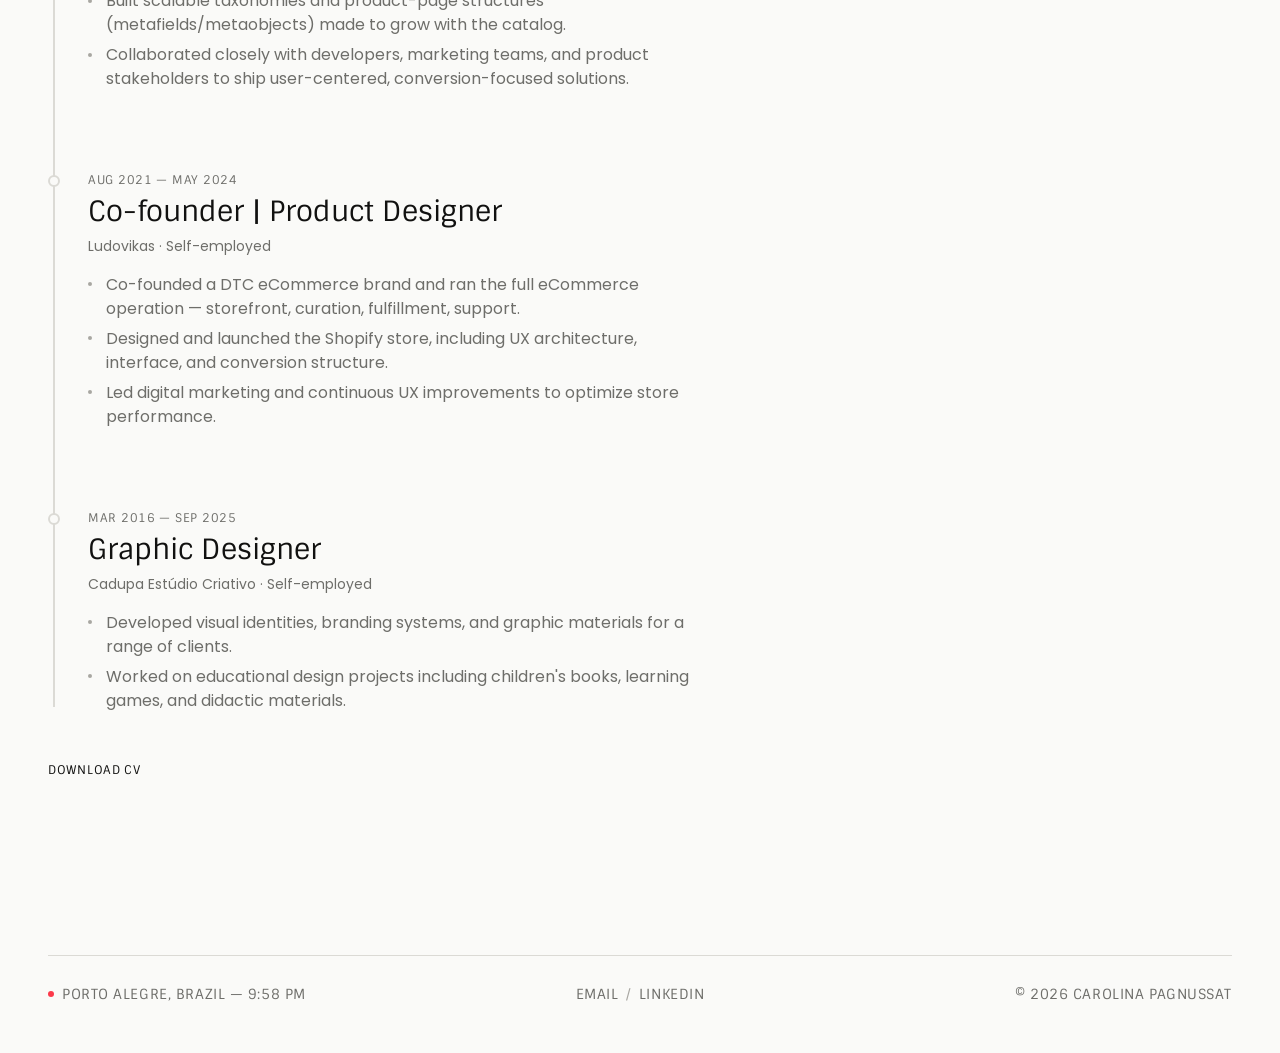
==== commit 1e7aae52: "About: auto-compute the years-in-design/eCommerce stat (ticks up each January) Co-Authored-By: Claud" ====
--- a/about.html
+++ b/about.html
@@ -42,7 +42,7 @@
 <header class="page-top wrap">
   <p class="mono reveal" style="color: var(--color-ink-soft); margin-bottom: var(--space-3);">About</p>
   <h1 class="reveal" style="transition-delay: 0.08s;">Hi, I'm Carolina!</h1>
-  <p class="mono reveal" style="color: var(--color-ink-soft); margin-top: var(--space-3); transition-delay: 0.16s;">10 years in design · 5 years in eCommerce</p>
+  <p class="mono reveal" style="color: var(--color-ink-soft); margin-top: var(--space-3); transition-delay: 0.16s;"><span data-years-since="2016">10</span> years in design · <span data-years-since="2021">5</span> years in eCommerce</p>
 </header>
 
 <main class="wrap">
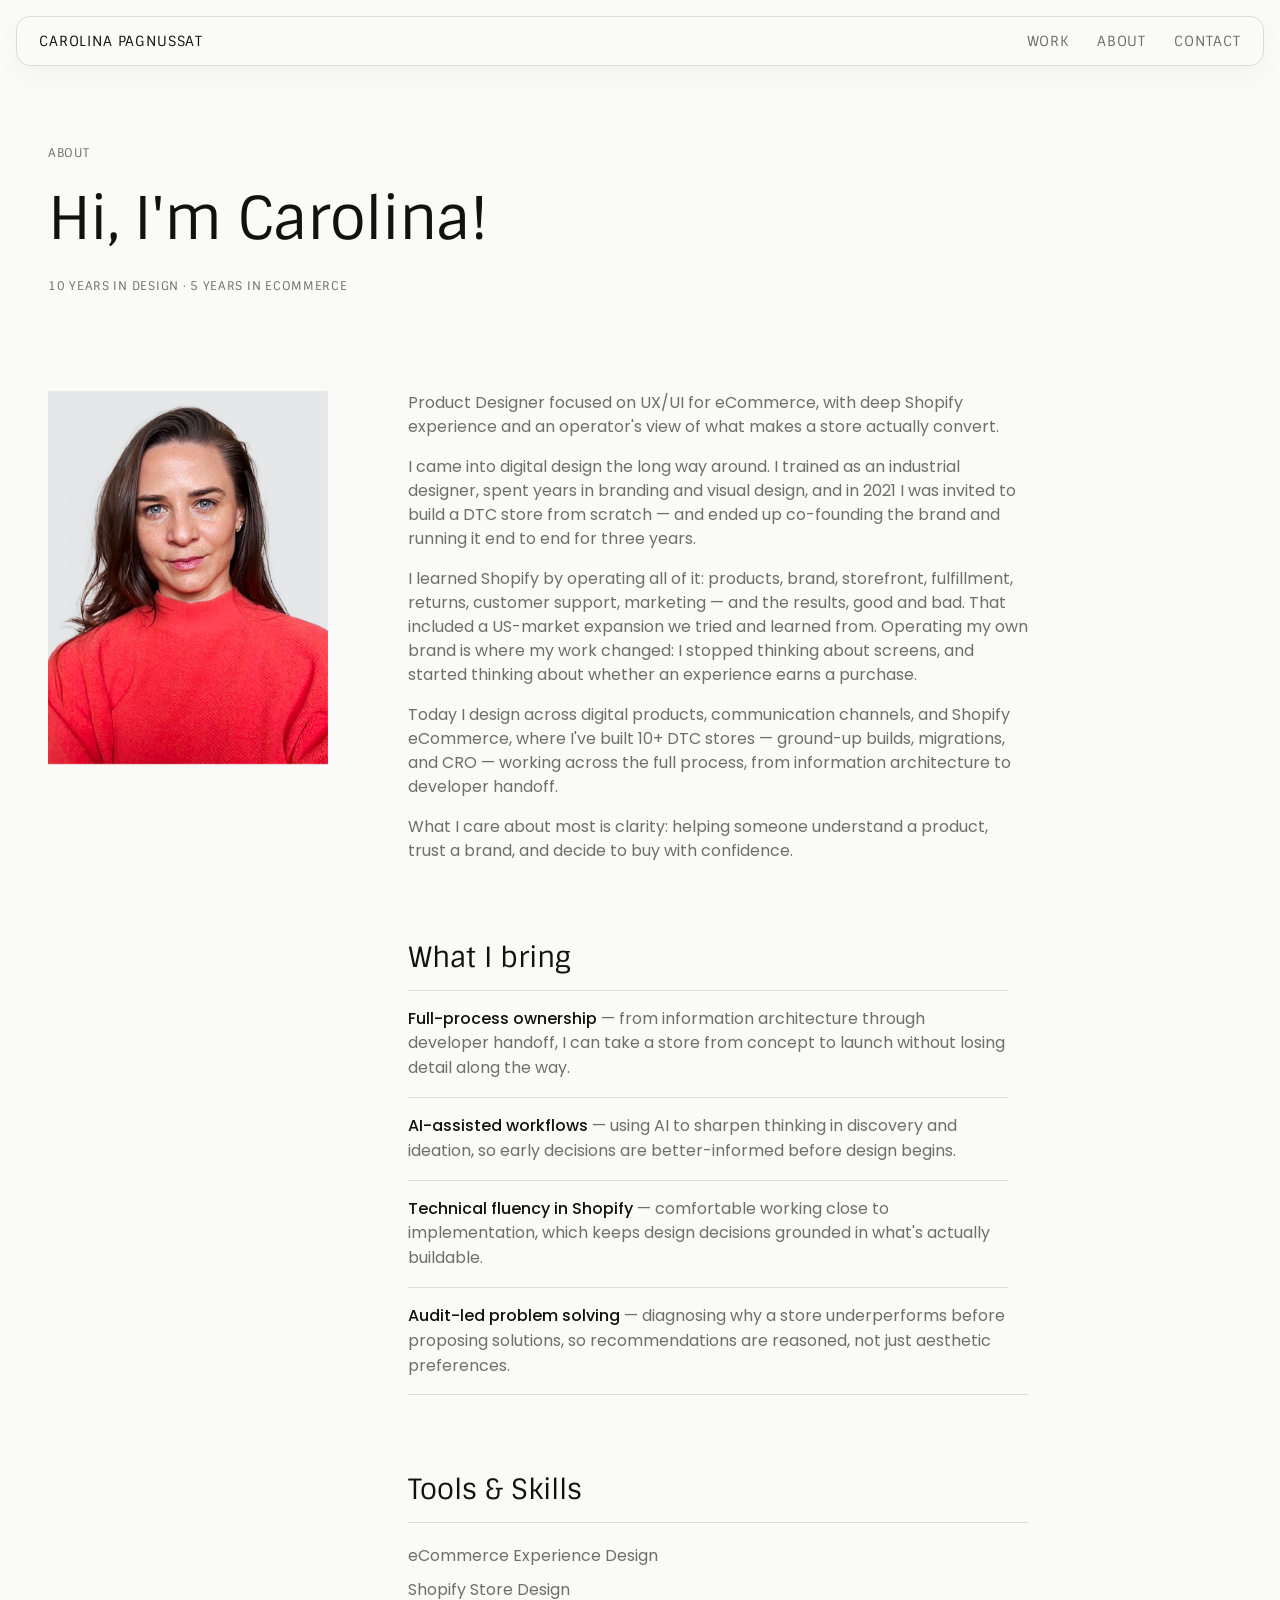
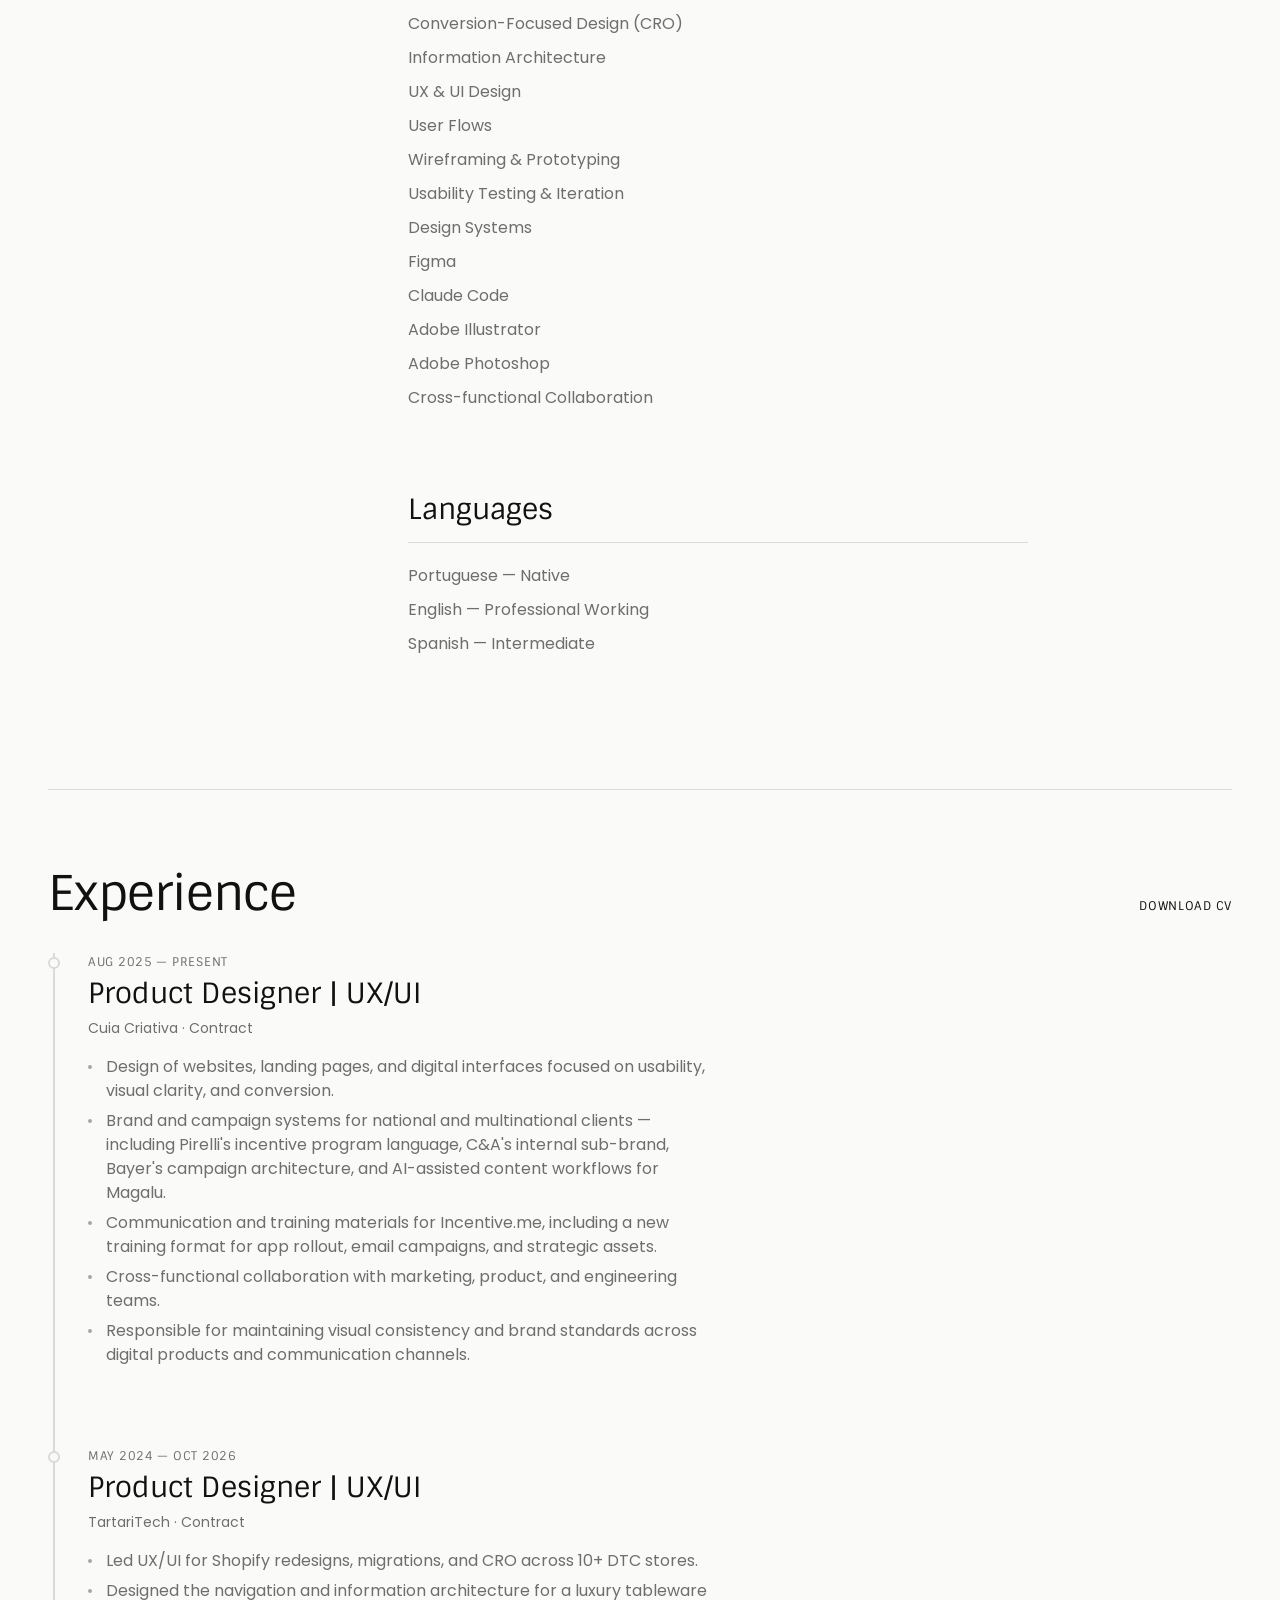
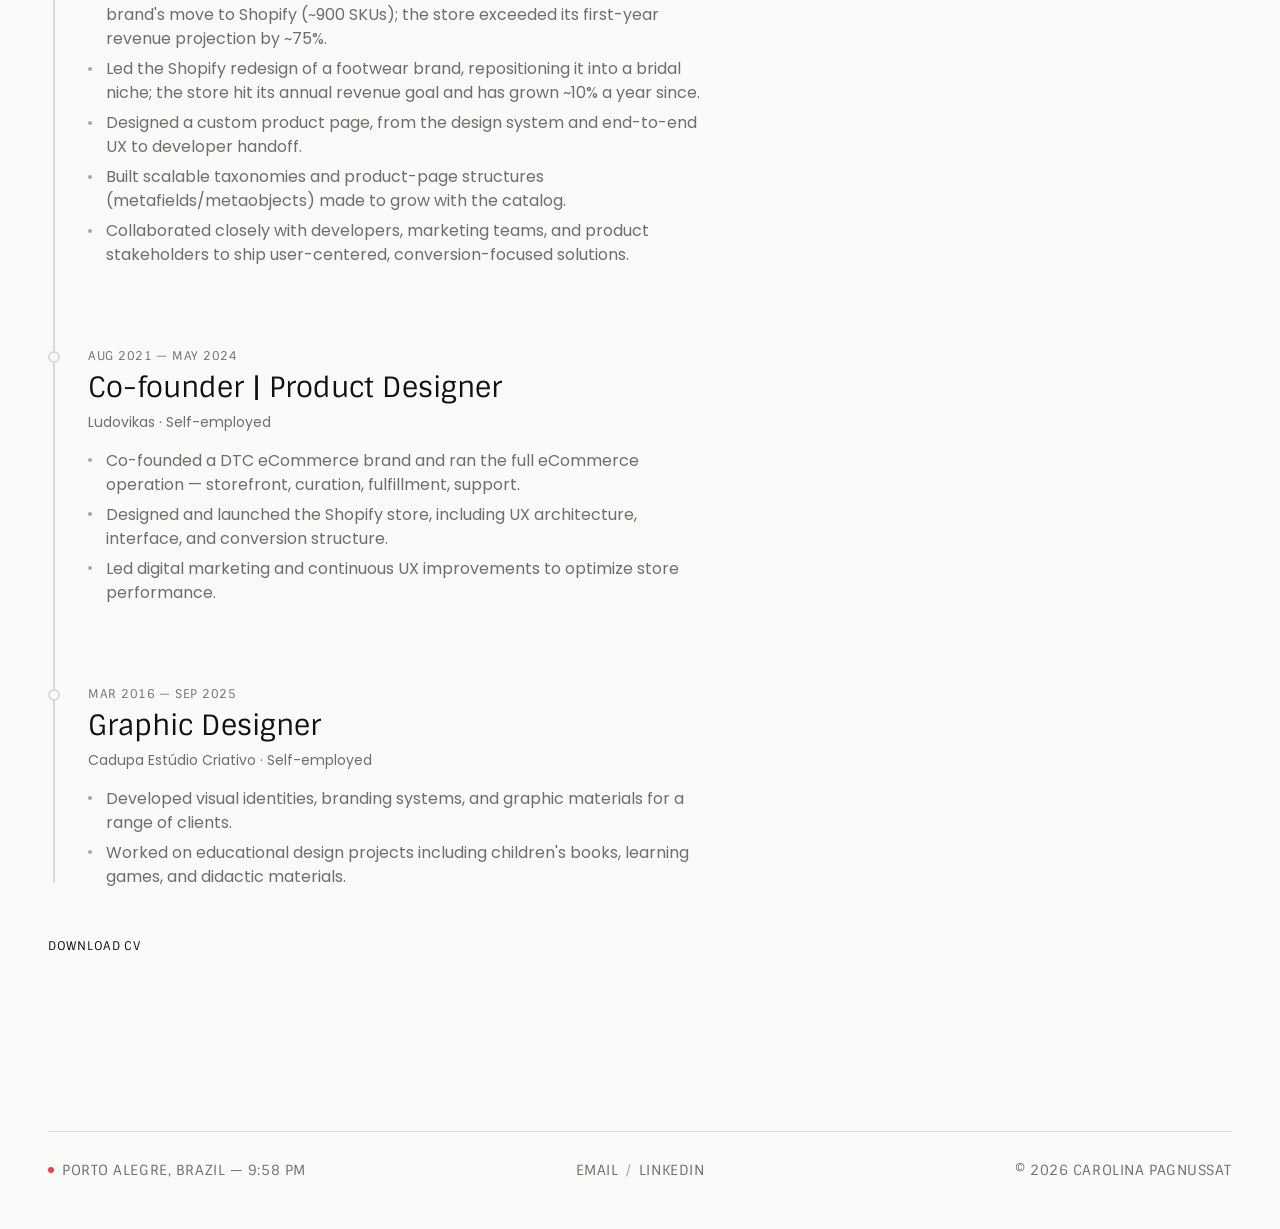
==== commit cad6b8e4: "Sync About timeline + skills with updated CV - TartariTech: extend to Oct 2026; add footwear-reposit" ====
--- a/about.html
+++ b/about.html
@@ -67,18 +67,20 @@
 
       <h3>Tools &amp; Skills</h3>
       <ul class="stack-list">
-        <li>Figma</li>
-        <li>Shopify</li>
-        <li>Claude Code</li>
+        <li>eCommerce Experience Design</li>
+        <li>Shopify Store Design</li>
         <li>Conversion-Focused Design (CRO)</li>
         <li>Information Architecture</li>
         <li>UX &amp; UI Design</li>
         <li>User Flows</li>
         <li>Wireframing &amp; Prototyping</li>
         <li>Usability Testing &amp; Iteration</li>
-        <li>Cross-functional Collaboration</li>
+        <li>Design Systems</li>
+        <li>Figma</li>
+        <li>Claude Code</li>
         <li>Adobe Illustrator</li>
         <li>Adobe Photoshop</li>
+        <li>Cross-functional Collaboration</li>
       </ul>
 
       <h3>Languages</h3>
